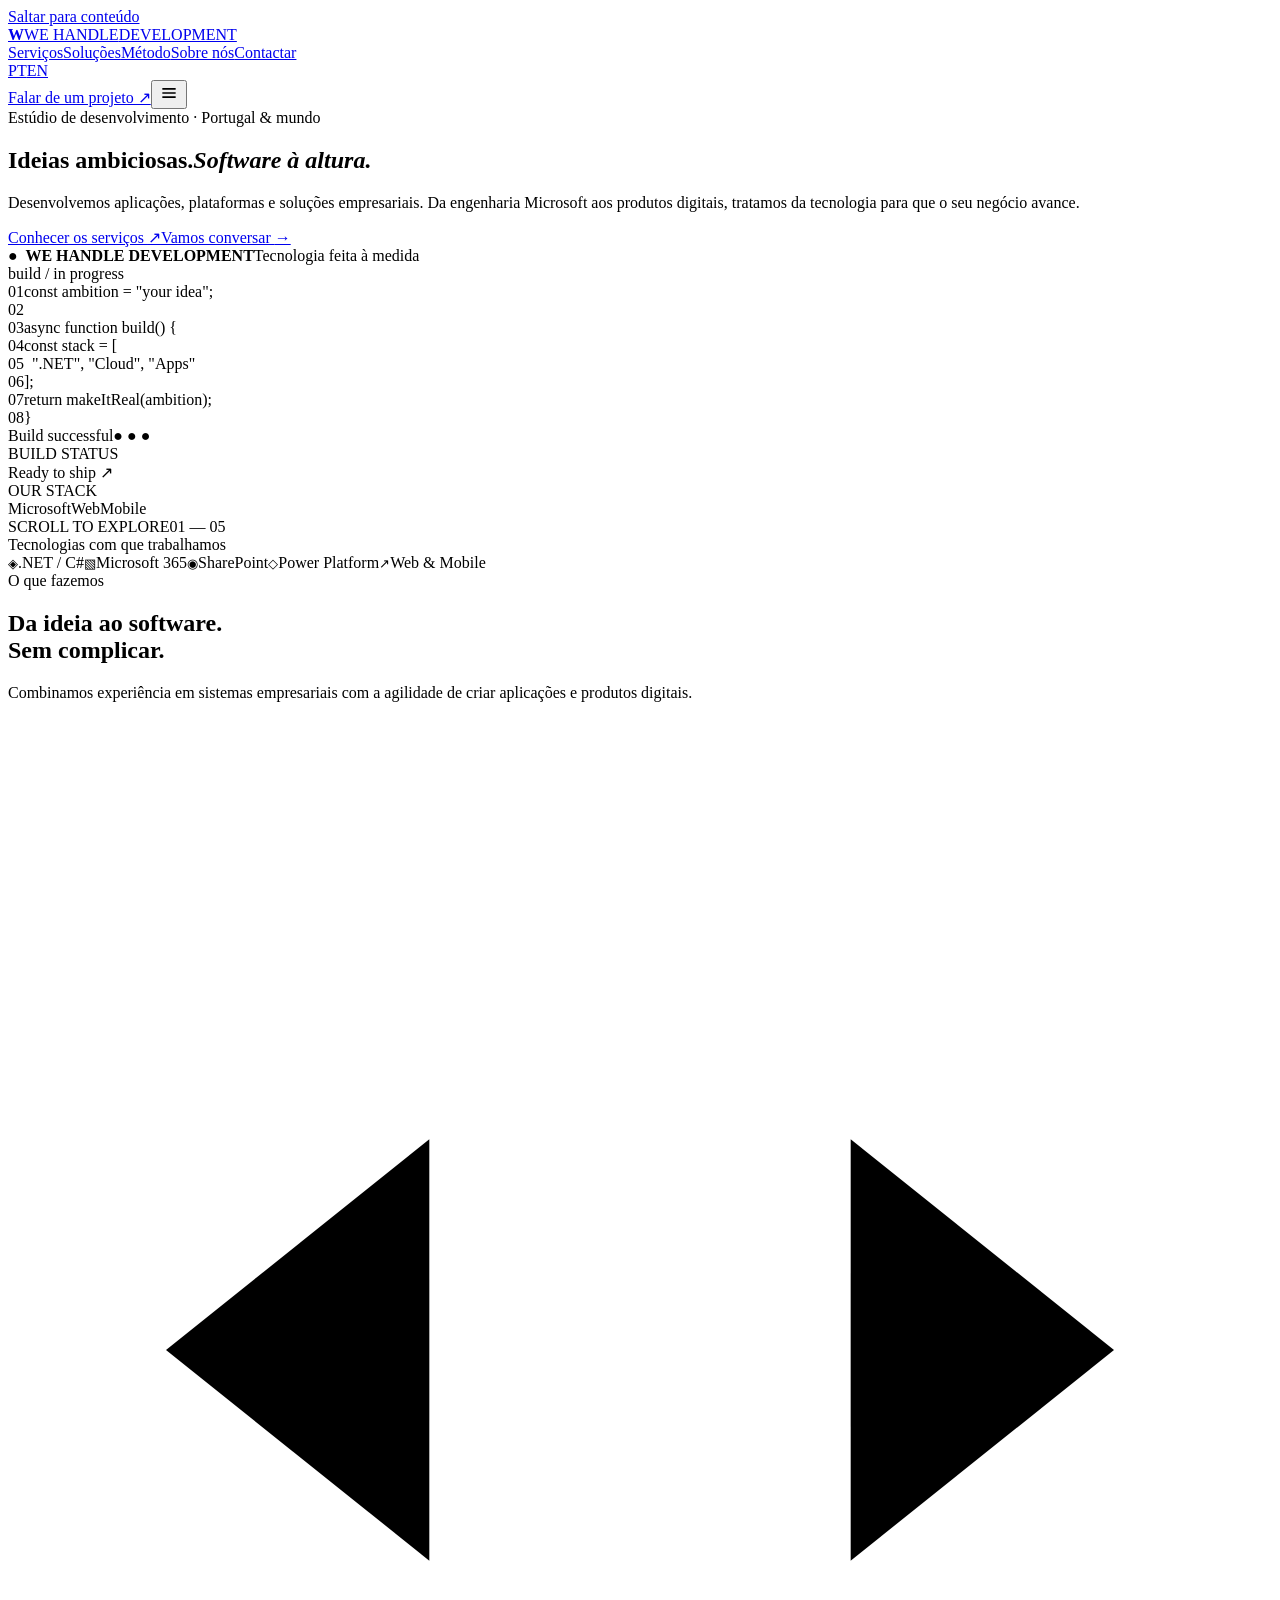
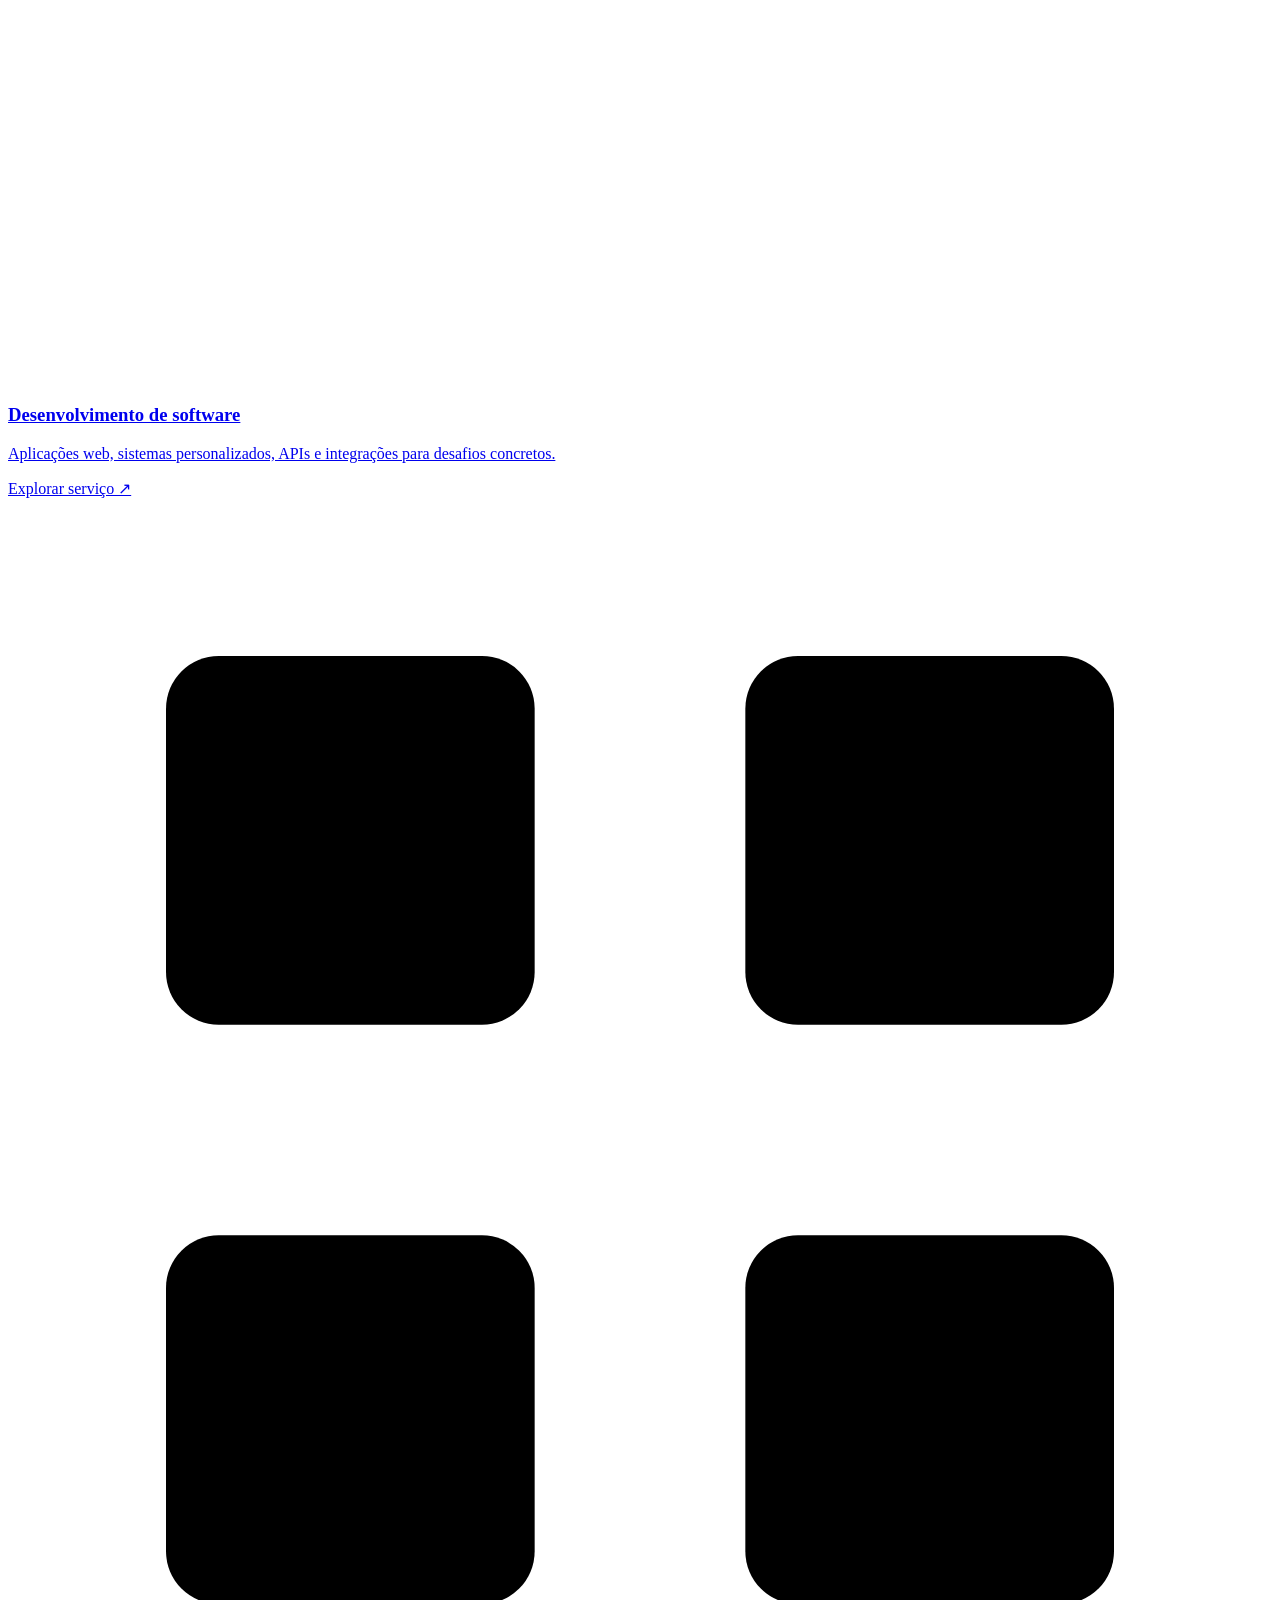
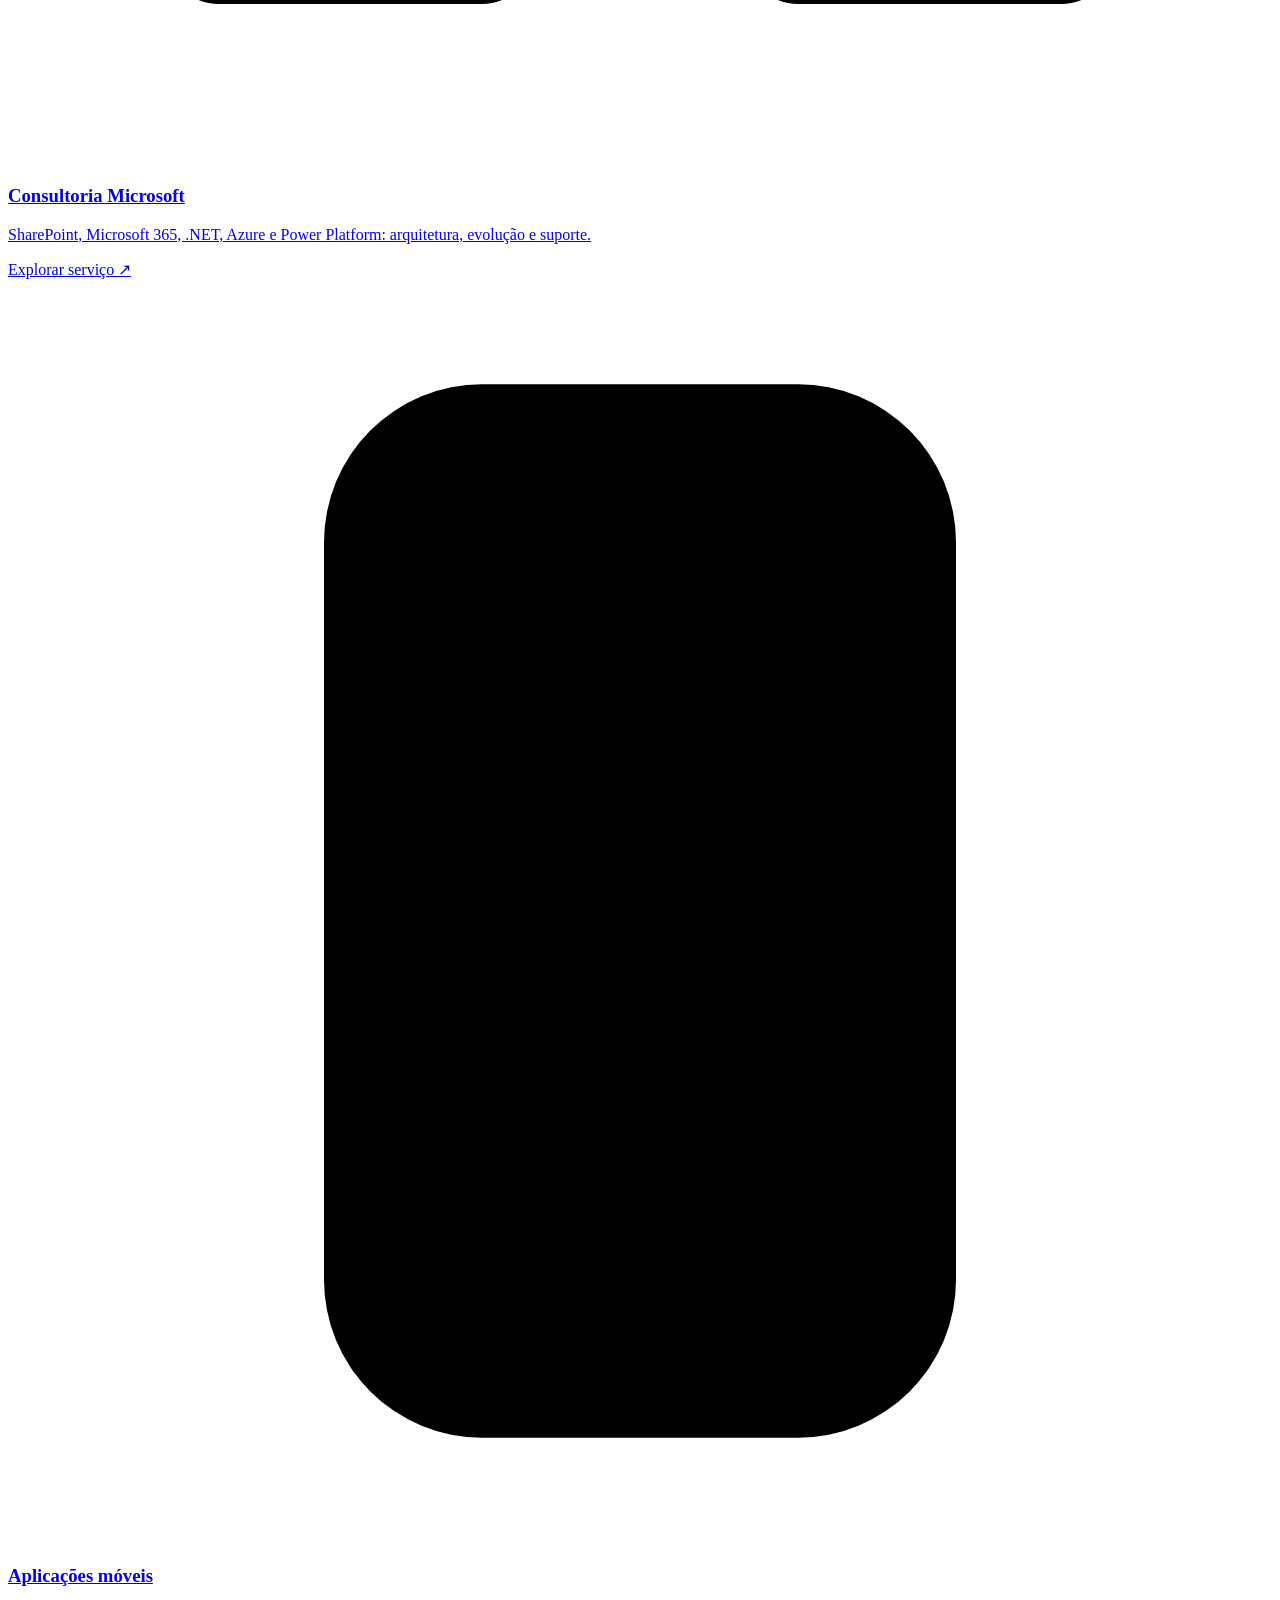
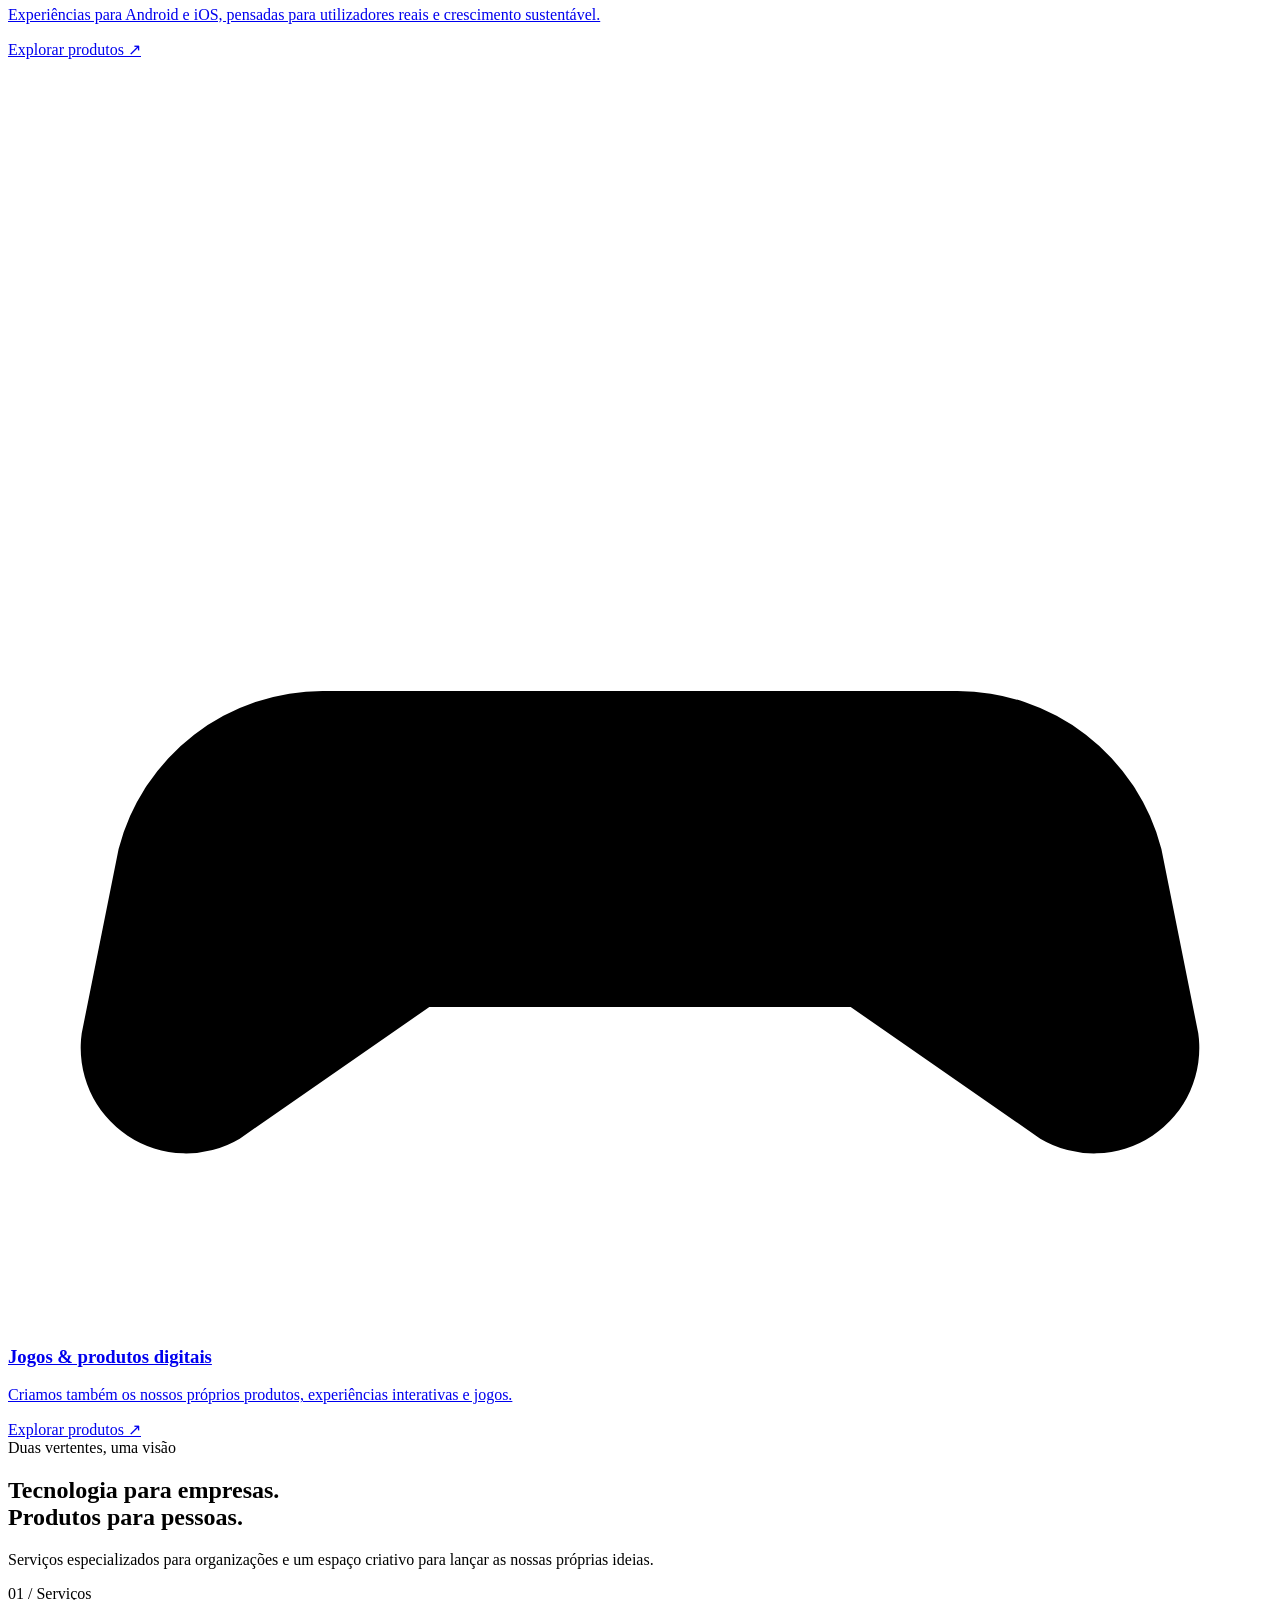
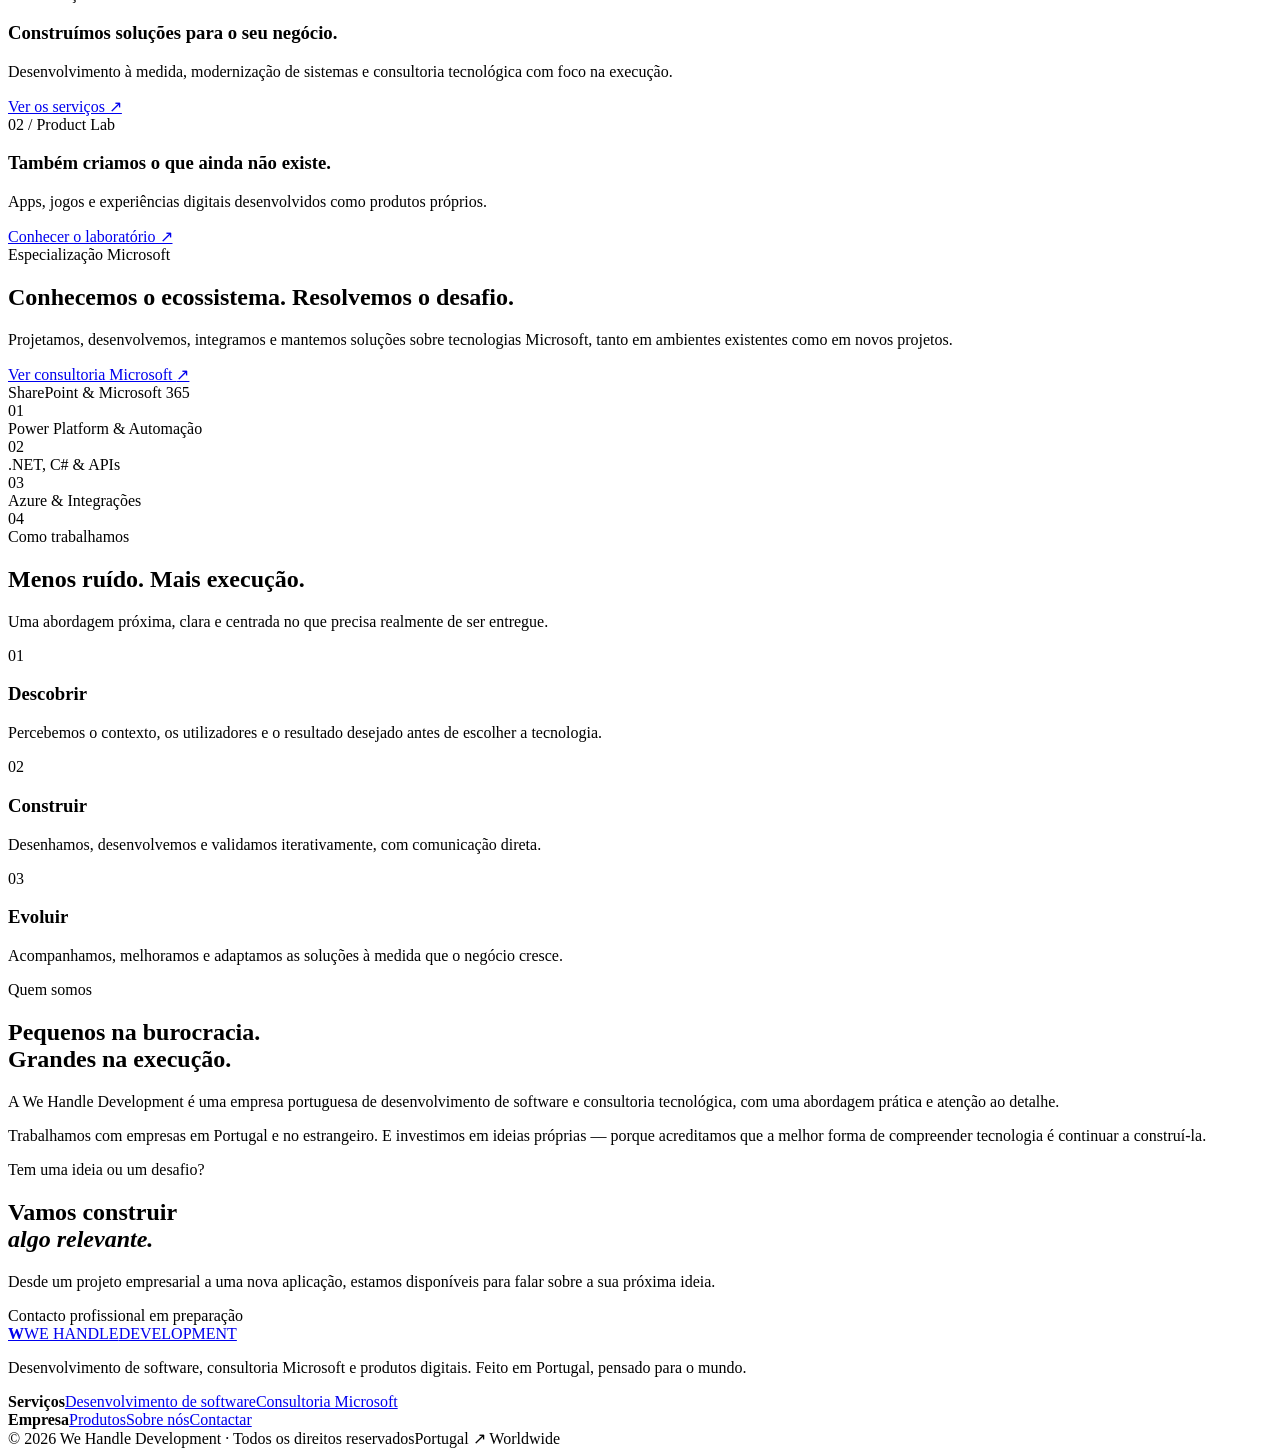
==== index.html @ 77e2be34 "Add index.html to website" ====
<!doctype html><html lang="pt-PT"><head><meta charset="utf-8"><meta name="viewport" content="width=device-width,initial-scale=1"><meta name="theme-color" content="#0b111d"><meta name="description" content="Desenvolvimento de software à medida, consultoria Microsoft, SharePoint, .NET, Power Platform, aplicações móveis e produtos digitais. Em Portugal e internacionalmente."><meta name="robots" content="index,follow"><title>We Handle Development | Desenvolvimento de Software e Consultoria Microsoft</title><link rel="canonical" href="https://jorgerasteirovd.github.io/we-handle-development-site/"><link rel="alternate" hreflang="pt-PT" href="https://jorgerasteirovd.github.io/we-handle-development-site/"><link rel="alternate" hreflang="en" href="https://jorgerasteirovd.github.io/we-handle-development-site/en/"><link rel="icon" type="image/svg+xml" href="assets/img/favicon.svg"><link rel="stylesheet" href="assets/css/site.css"><script type="application/ld+json">{"@context": "https://schema.org", "@type": "Organization", "name": "We Handle Development", "description": "Desenvolvimento de software, consultoria Microsoft e produtos digitais. Feito em Portugal, pensado para o mundo.", "areaServed": ["Portugal", "International"], "knowsAbout": ["Software development", "Microsoft 365", "SharePoint", ".NET", "Power Platform", "Mobile apps"]}</script><script defer src="assets/js/site.js"></script></head><body><a class="skip-link" href="#main">Saltar para conteúdo</a><header class="topbar"><div class="wrap"><a class="logo" href="index.html" aria-label="We Handle Development home"><span class="logo-symbol"><b>W</b></span><span class="logo-text"><span>WE HANDLE</span><span>DEVELOPMENT</span></span></a><nav class="nav" id="primary-nav" data-nav aria-label="Main navigation"><a class="nav-link" href="index.html#services">Serviços</a><a class="nav-link" href="index.html#work">Soluções</a><a class="nav-link" href="index.html#approach">Método</a><a class="nav-link" href="index.html#about">Sobre nós</a><a class="nav-link" href="index.html#contact">Contactar</a></nav><div class="nav-actions"><div class="language" aria-label="Idioma"><a href="index.html" lang="pt" hreflang="pt-PT" class="current" aria-current="page">PT</a><a href="en/index.html" lang="en" hreflang="en" >EN</a></div><a class="nav-cta" href="index.html#contact">Falar de um projeto ↗</a><button type="button" class="menu-toggle" data-menu-toggle aria-controls="primary-nav" aria-expanded="false" aria-label="Open navigation"><svg width="20" height="20" viewBox="0 0 24 24" fill="none" stroke="currentColor" stroke-width="2"><path d="M4 7h16M4 12h16M4 17h16"/></svg></button></div></div></header><main id="main"><section class="hero"><div class="wrap"><div class="hero-grid"><div class="hero-copy" data-reveal><span class="eyebrow">Estúdio de desenvolvimento · Portugal &amp; mundo</span><h1 class="display">Ideias ambiciosas.<em>Software à altura.</em></h1><p class="hero-subtitle">Desenvolvemos aplicações, plataformas e soluções empresariais. Da engenharia Microsoft aos produtos digitais, tratamos da tecnologia para que o seu negócio avance.</p><div class="hero-actions"><a class="btn btn-primary" href="#services">Conhecer os serviços <span class="arrow-icon">↗</span></a><a class="btn btn-ghost" href="#contact">Vamos conversar <span class="arrow-icon">→</span></a></div><div class="hero-note"><strong>● &nbsp;WE HANDLE DEVELOPMENT</strong><span>Tecnologia feita à medida</span></div></div><div class="orbit-art" aria-hidden="true"><div class="orb-ring"></div><div class="orb-ring two"></div><div class="code-panel"><div class="window-top"><i></i><i></i><i></i><span>build / in progress</span></div><div class="code-lines"><div><span class="line-num">01</span><span class="keyword">const</span> ambition = <span class="str">"your idea"</span>;</div><div><span class="line-num">02</span></div><div><span class="line-num">03</span><span class="keyword">async function</span> <span class="fn">build</span>() &#123;</div><div><span class="line-num">04</span><span class="indent"><span class="keyword">const</span> stack = [</span></div><div><span class="line-num">05</span><span class="indent">&nbsp;&nbsp;<span class="str">".NET"</span>, <span class="str">"Cloud"</span>, <span class="str">"Apps"</span></span></div><div><span class="line-num">06</span><span class="indent">];</span></div><div><span class="line-num">07</span><span class="indent"><span class="keyword">return</span> <span class="fn">makeItReal</span>(ambition);</span></div><div><span class="line-num">08</span>&#125;</div></div><div class="window-bottom"><span>Build successful</span><span>● ● ●</span></div></div><div class="floating top"><div class="float-title">BUILD STATUS</div><div class="float-number">Ready to ship ↗</div></div><div class="floating bottom"><div class="float-title">OUR STACK</div><div class="float-pills"><span>Microsoft</span><span>Web</span><span>Mobile</span></div></div></div></div><div class="scroll-hint"><span>SCROLL TO EXPLORE</span><span>01 — 05</span></div></div></section><div class="ticker"><div class="wrap"><span class="ticker-label">Tecnologias com que trabalhamos</span><div class="ticker-items"><span class="ticker-item"><small>◈</small>.NET / C#</span><span class="ticker-item"><small>▧</small>Microsoft 365</span><span class="ticker-item"><small>◉</small>SharePoint</span><span class="ticker-item"><small>◇</small>Power Platform</span><span class="ticker-item"><small>↗</small>Web & Mobile</span></div></div></div><section class="section light" id="services"><div class="wrap"><div class="section-heading" data-reveal><span class="eyebrow">O que fazemos</span><h2 class="display">Da ideia ao software.<br>Sem complicar.</h2><p>Combinamos experiência em sistemas empresariais com a agilidade de criar aplicações e produtos digitais.</p></div><div class="services-grid"><a class="service-card " data-reveal href="servicos/desenvolvimento-software/index.html"><div class="service-icon"><svg viewBox="0 0 24 24" aria-hidden="true"><polyline points="8 8 3 12 8 16"/><polyline points="16 8 21 12 16 16"/><line x1="14" y1="4" x2="10" y2="20"/></svg></div><h3>Desenvolvimento de software</h3><p>Aplicações web, sistemas personalizados, APIs e integrações para desafios concretos.</p><span class="service-more">Explorar serviço ↗</span></a><a class="service-card feature" data-reveal href="servicos/consultoria-microsoft/index.html"><div class="service-icon"><svg viewBox="0 0 24 24" aria-hidden="true"><rect x="3" y="3" width="7" height="7" rx="1"/><rect x="14" y="3" width="7" height="7" rx="1"/><rect x="3" y="14" width="7" height="7" rx="1"/><rect x="14" y="14" width="7" height="7" rx="1"/></svg></div><h3>Consultoria Microsoft</h3><p>SharePoint, Microsoft 365, .NET, Azure e Power Platform: arquitetura, evolução e suporte.</p><span class="service-more">Explorar serviço ↗</span></a><a class="service-card " data-reveal href="produtos/index.html"><div class="service-icon"><svg viewBox="0 0 24 24" aria-hidden="true"><rect x="6" y="2" width="12" height="20" rx="3"/><line x1="10" y1="18" x2="14" y2="18"/></svg></div><h3>Aplicações móveis</h3><p>Experiências para Android e iOS, pensadas para utilizadores reais e crescimento sustentável.</p><span class="service-more">Explorar produtos ↗</span></a><a class="service-card " data-reveal href="produtos/index.html"><div class="service-icon"><svg viewBox="0 0 24 24" aria-hidden="true"><path d="M6 12h12a4 4 0 0 1 3.9 3l.7 3.5a2 2 0 0 1-3 2L16 18H8l-3.6 2.5a2 2 0 0 1-3-2L2.1 15A4 4 0 0 1 6 12Z"/><path d="M7 15v4M5 17h4M16 16h.01M19 18h.01"/></svg></div><h3>Jogos &amp; produtos digitais</h3><p>Criamos também os nossos próprios produtos, experiências interativas e jogos.</p><span class="service-more">Explorar produtos ↗</span></a></div></div></section><section class="split-section" id="work"><div class="wrap"><div class="section-heading" data-reveal><span class="eyebrow">Duas vertentes, uma visão</span><h2 class="display">Tecnologia para empresas.<br>Produtos para pessoas.</h2><p>Serviços especializados para organizações e um espaço criativo para lançar as nossas próprias ideias.</p></div><div class="split-grid"><div class="split-card consult" data-reveal><span class="small-label">01 / Serviços</span><h3>Construímos soluções para o seu negócio.</h3><p>Desenvolvimento à medida, modernização de sistemas e consultoria tecnológica com foco na execução.</p><div class="diagram-lines" aria-hidden="true"></div><a class="card-action" href="servicos/desenvolvimento-software/index.html">Ver os serviços ↗</a></div><div class="split-card product" data-reveal><span class="small-label">02 / Product Lab</span><h3>Também criamos o que ainda não existe.</h3><p>Apps, jogos e experiências digitais desenvolvidos como produtos próprios.</p><div class="phone-mock" aria-hidden="true"><div class="phone-ui"><div></div><div></div><div></div><div></div><div></div></div></div><a class="card-action" href="produtos/index.html">Conhecer o laboratório ↗</a></div></div></div></section><section class="section microsoft"><div class="wrap"><div class="ms-grid"><div class="section-heading" data-reveal><span class="eyebrow">Especialização Microsoft</span><h2 class="display">Conhecemos o ecossistema. Resolvemos o desafio.</h2><p>Projetamos, desenvolvemos, integramos e mantemos soluções sobre tecnologias Microsoft, tanto em ambientes existentes como em novos projetos.</p><a class="btn btn-primary ms-button" href="servicos/consultoria-microsoft/index.html">Ver consultoria Microsoft <span class="arrow-icon">↗</span></a></div><div class="ms-stacks" data-reveal><div class="ms-stack"><div>SharePoint &amp; Microsoft 365</div><span>01</span></div><div class="ms-stack"><div>Power Platform &amp; Automação</div><span>02</span></div><div class="ms-stack"><div>.NET, C# &amp; APIs</div><span>03</span></div><div class="ms-stack"><div>Azure &amp; Integrações</div><span>04</span></div></div></div></div></section><section class="section light" id="approach"><div class="wrap"><div class="section-heading" data-reveal><span class="eyebrow">Como trabalhamos</span><h2 class="display">Menos ruído. Mais execução.</h2><p>Uma abordagem próxima, clara e centrada no que precisa realmente de ser entregue.</p></div><div class="process-grid"><div class="process-item" data-reveal><div class="num">01</div><h3>Descobrir</h3><p>Percebemos o contexto, os utilizadores e o resultado desejado antes de escolher a tecnologia.</p></div><div class="process-item" data-reveal><div class="num">02</div><h3>Construir</h3><p>Desenhamos, desenvolvemos e validamos iterativamente, com comunicação direta.</p></div><div class="process-item" data-reveal><div class="num">03</div><h3>Evoluir</h3><p>Acompanhamos, melhoramos e adaptamos as soluções à medida que o negócio cresce.</p></div></div></div></section><section class="about-band" id="about"><div class="wrap"><div class="about-grid"><div data-reveal><span class="eyebrow">Quem somos</span><h2 class="display">Pequenos na burocracia.<br>Grandes na execução.</h2></div><div data-reveal><p>A We Handle Development é uma empresa portuguesa de desenvolvimento de software e consultoria tecnológica, com uma abordagem prática e atenção ao detalhe.</p><p>Trabalhamos com empresas em Portugal e no estrangeiro. E investimos em ideias próprias — porque acreditamos que a melhor forma de compreender tecnologia é continuar a construí-la.</p></div></div></div></section><section class="contact-section" id="contact"><div class="wrap"><div class="contact-panel" data-reveal><span class="eyebrow">Tem uma ideia ou um desafio?</span><h2 class="display">Vamos construir<br><em>algo relevante.</em></h2><p>Desde um projeto empresarial a uma nova aplicação, estamos disponíveis para falar sobre a sua próxima ideia.</p><div class="contact-actions"><span class="email-link">Contacto profissional em preparação</span></div></div></div></section></main><footer><div class="wrap"><div class="footer-top"><div><a class="logo" href="index.html" aria-label="We Handle Development"><span class="logo-symbol"><b>W</b></span><span class="logo-text"><span>WE HANDLE</span><span>DEVELOPMENT</span></span></a><p>Desenvolvimento de software, consultoria Microsoft e produtos digitais. Feito em Portugal, pensado para o mundo.</p></div><div class="footer-links"><div><strong>Serviços</strong><a href="servicos/desenvolvimento-software/index.html">Desenvolvimento de software</a><a href="servicos/consultoria-microsoft/index.html">Consultoria Microsoft</a></div><div><strong>Empresa</strong><a href="produtos/index.html">Produtos</a><a href="index.html#about">Sobre nós</a><a href="index.html#contact">Contactar</a></div></div></div><div class="footer-bottom"><span>© <span data-current-year>2026</span> We Handle Development · Todos os direitos reservados</span><span>Portugal ↗ Worldwide</span></div></div></footer></body></html>
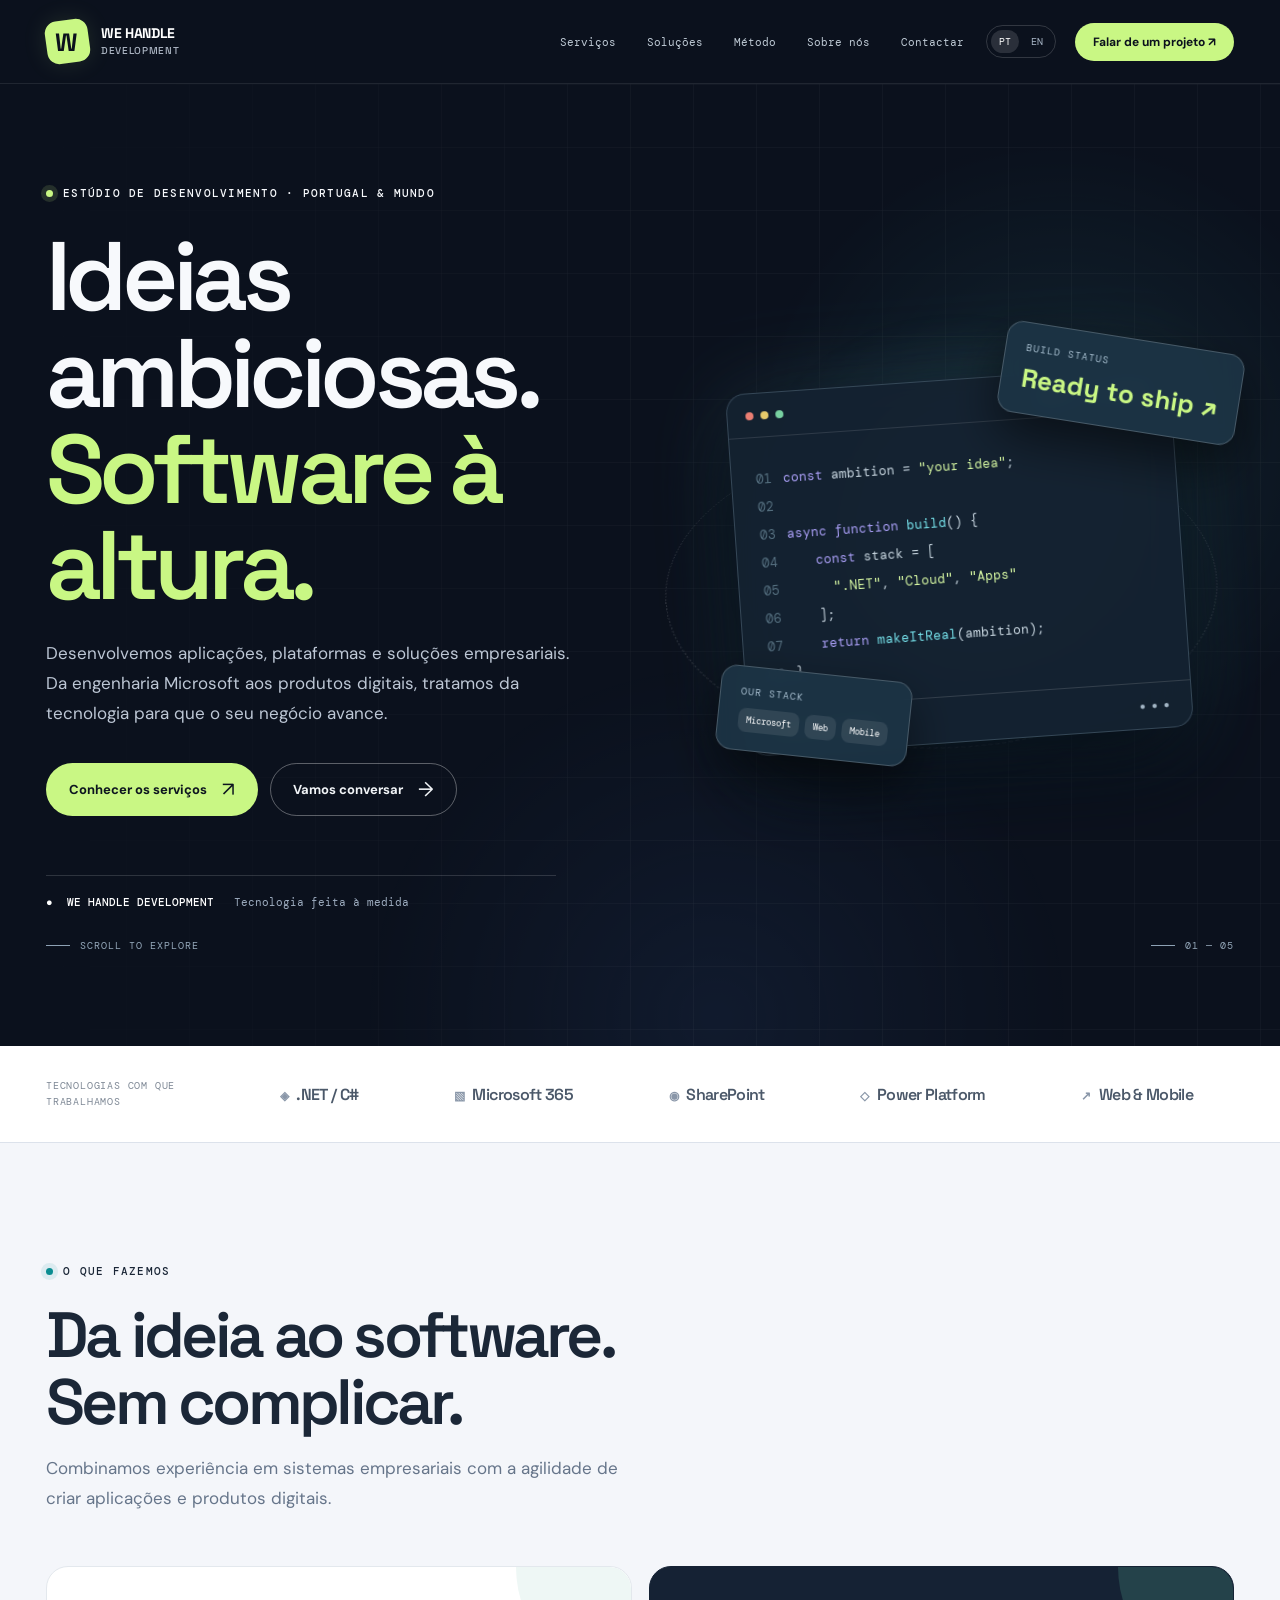
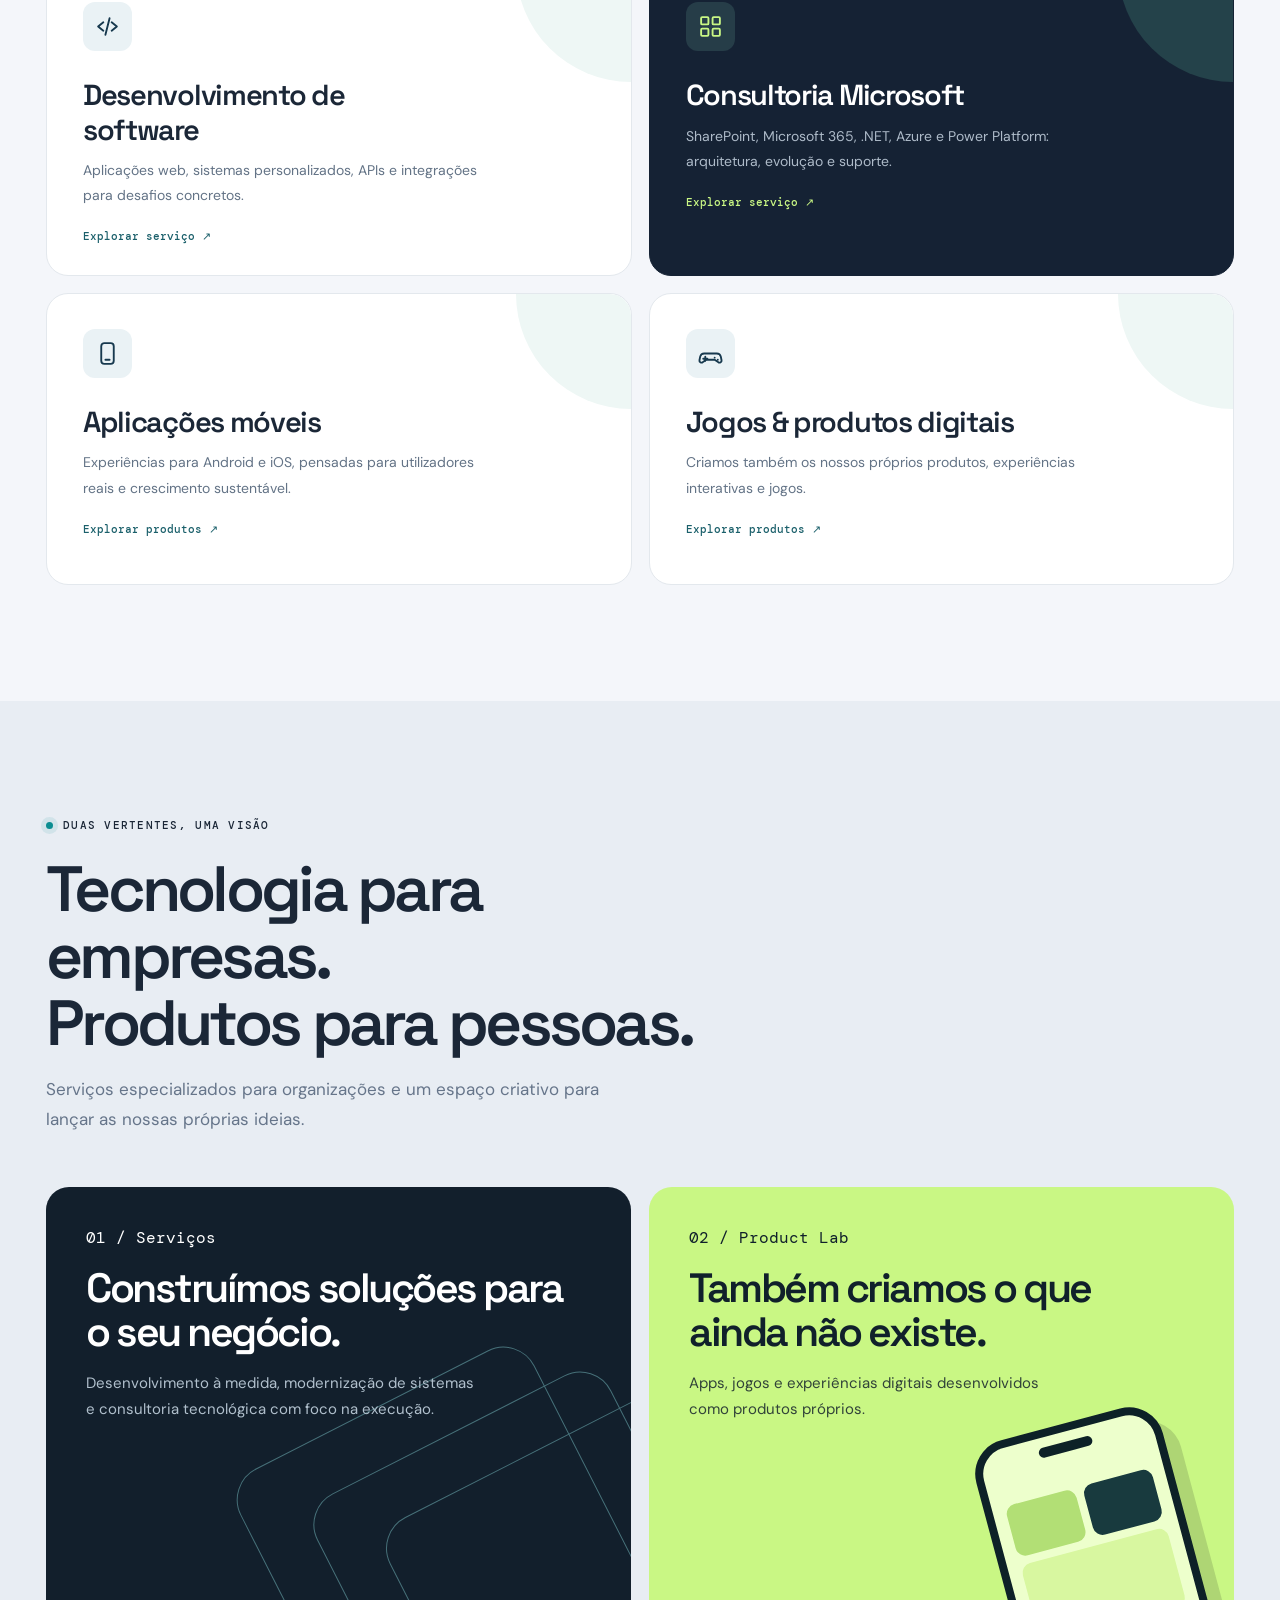
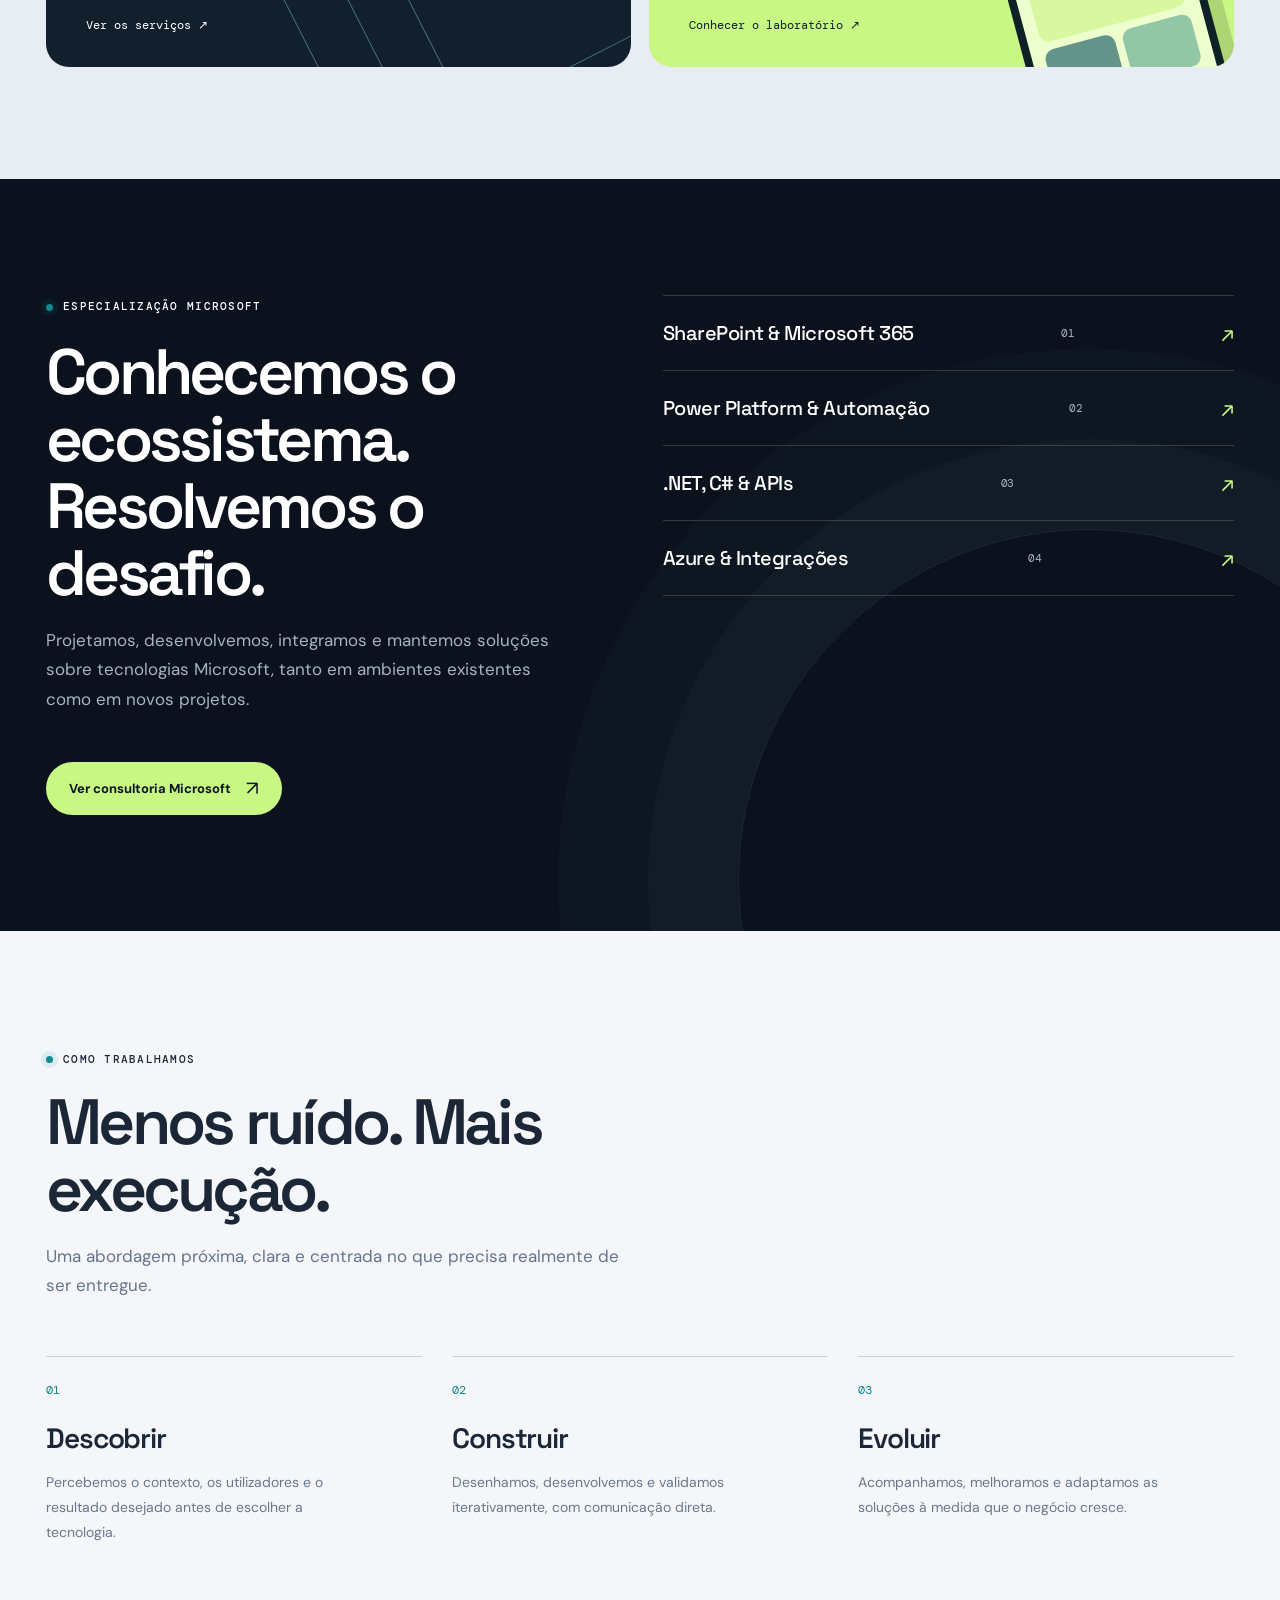
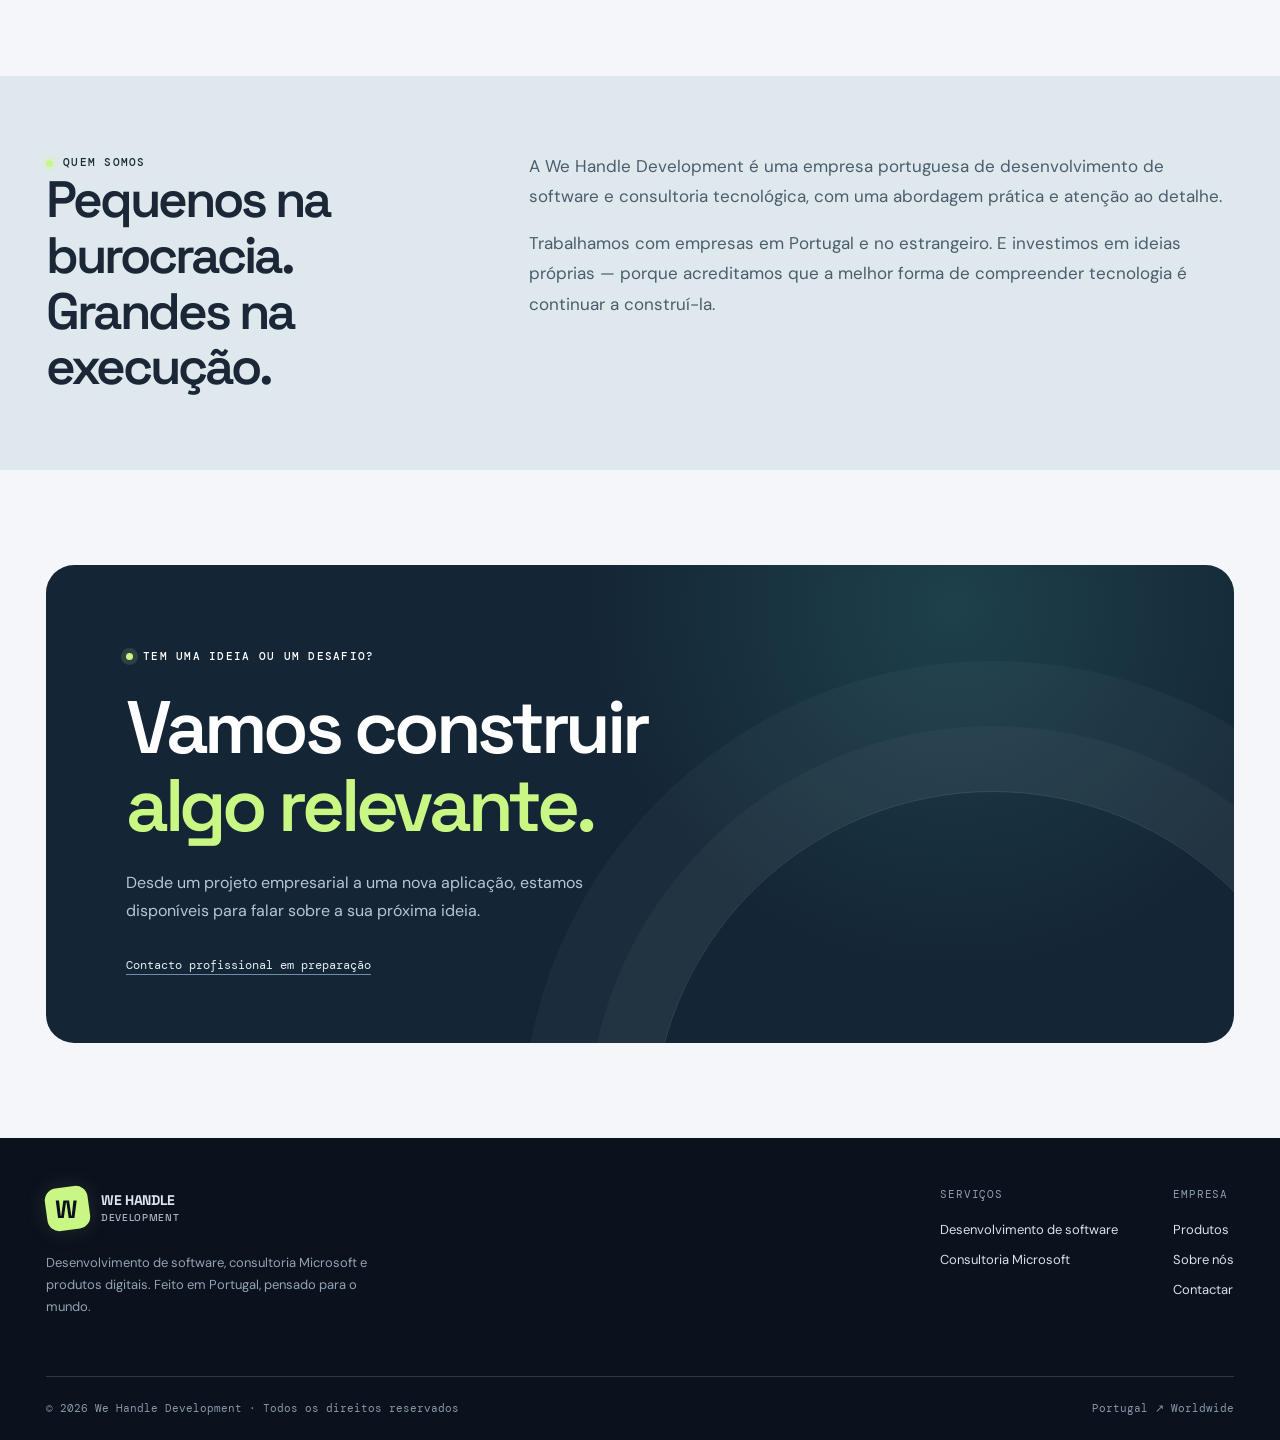
==== commit 24ebd7ea: "Update canonical and language URLs for company domain" ====
--- a/index.html
+++ b/index.html
@@ -1 +1 @@
-<!doctype html><html lang="pt-PT"><head><meta charset="utf-8"><meta name="viewport" content="width=device-width,initial-scale=1"><meta name="theme-color" content="#0b111d"><meta name="description" content="Desenvolvimento de software à medida, consultoria Microsoft, SharePoint, .NET, Power Platform, aplicações móveis e produtos digitais. Em Portugal e internacionalmente."><meta name="robots" content="index,follow"><title>We Handle Development | Desenvolvimento de Software e Consultoria Microsoft</title><link rel="canonical" href="https://jorgerasteirovd.github.io/we-handle-development-site/"><link rel="alternate" hreflang="pt-PT" href="https://jorgerasteirovd.github.io/we-handle-development-site/"><link rel="alternate" hreflang="en" href="https://jorgerasteirovd.github.io/we-handle-development-site/en/"><link rel="icon" type="image/svg+xml" href="assets/img/favicon.svg"><link rel="stylesheet" href="assets/css/site.css"><script type="application/ld+json">{"@context": "https://schema.org", "@type": "Organization", "name": "We Handle Development", "description": "Desenvolvimento de software, consultoria Microsoft e produtos digitais. Feito em Portugal, pensado para o mundo.", "areaServed": ["Portugal", "International"], "knowsAbout": ["Software development", "Microsoft 365", "SharePoint", ".NET", "Power Platform", "Mobile apps"]}</script><script defer src="assets/js/site.js"></script></head><body><a class="skip-link" href="#main">Saltar para conteúdo</a><header class="topbar"><div class="wrap"><a class="logo" href="index.html" aria-label="We Handle Development home"><span class="logo-symbol"><b>W</b></span><span class="logo-text"><span>WE HANDLE</span><span>DEVELOPMENT</span></span></a><nav class="nav" id="primary-nav" data-nav aria-label="Main navigation"><a class="nav-link" href="index.html#services">Serviços</a><a class="nav-link" href="index.html#work">Soluções</a><a class="nav-link" href="index.html#approach">Método</a><a class="nav-link" href="index.html#about">Sobre nós</a><a class="nav-link" href="index.html#contact">Contactar</a></nav><div class="nav-actions"><div class="language" aria-label="Idioma"><a href="index.html" lang="pt" hreflang="pt-PT" class="current" aria-current="page">PT</a><a href="en/index.html" lang="en" hreflang="en" >EN</a></div><a class="nav-cta" href="index.html#contact">Falar de um projeto ↗</a><button type="button" class="menu-toggle" data-menu-toggle aria-controls="primary-nav" aria-expanded="false" aria-label="Open navigation"><svg width="20" height="20" viewBox="0 0 24 24" fill="none" stroke="currentColor" stroke-width="2"><path d="M4 7h16M4 12h16M4 17h16"/></svg></button></div></div></header><main id="main"><section class="hero"><div class="wrap"><div class="hero-grid"><div class="hero-copy" data-reveal><span class="eyebrow">Estúdio de desenvolvimento · Portugal &amp; mundo</span><h1 class="display">Ideias ambiciosas.<em>Software à altura.</em></h1><p class="hero-subtitle">Desenvolvemos aplicações, plataformas e soluções empresariais. Da engenharia Microsoft aos produtos digitais, tratamos da tecnologia para que o seu negócio avance.</p><div class="hero-actions"><a class="btn btn-primary" href="#services">Conhecer os serviços <span class="arrow-icon">↗</span></a><a class="btn btn-ghost" href="#contact">Vamos conversar <span class="arrow-icon">→</span></a></div><div class="hero-note"><strong>● &nbsp;WE HANDLE DEVELOPMENT</strong><span>Tecnologia feita à medida</span></div></div><div class="orbit-art" aria-hidden="true"><div class="orb-ring"></div><div class="orb-ring two"></div><div class="code-panel"><div class="window-top"><i></i><i></i><i></i><span>build / in progress</span></div><div class="code-lines"><div><span class="line-num">01</span><span class="keyword">const</span> ambition = <span class="str">"your idea"</span>;</div><div><span class="line-num">02</span></div><div><span class="line-num">03</span><span class="keyword">async function</span> <span class="fn">build</span>() &#123;</div><div><span class="line-num">04</span><span class="indent"><span class="keyword">const</span> stack = [</span></div><div><span class="line-num">05</span><span class="indent">&nbsp;&nbsp;<span class="str">".NET"</span>, <span class="str">"Cloud"</span>, <span class="str">"Apps"</span></span></div><div><span class="line-num">06</span><span class="indent">];</span></div><div><span class="line-num">07</span><span class="indent"><span class="keyword">return</span> <span class="fn">makeItReal</span>(ambition);</span></div><div><span class="line-num">08</span>&#125;</div></div><div class="window-bottom"><span>Build successful</span><span>● ● ●</span></div></div><div class="floating top"><div class="float-title">BUILD STATUS</div><div class="float-number">Ready to ship ↗</div></div><div class="floating bottom"><div class="float-title">OUR STACK</div><div class="float-pills"><span>Microsoft</span><span>Web</span><span>Mobile</span></div></div></div></div><div class="scroll-hint"><span>SCROLL TO EXPLORE</span><span>01 — 05</span></div></div></section><div class="ticker"><div class="wrap"><span class="ticker-label">Tecnologias com que trabalhamos</span><div class="ticker-items"><span class="ticker-item"><small>◈</small>.NET / C#</span><span class="ticker-item"><small>▧</small>Microsoft 365</span><span class="ticker-item"><small>◉</small>SharePoint</span><span class="ticker-item"><small>◇</small>Power Platform</span><span class="ticker-item"><small>↗</small>Web & Mobile</span></div></div></div><section class="section light" id="services"><div class="wrap"><div class="section-heading" data-reveal><span class="eyebrow">O que fazemos</span><h2 class="display">Da ideia ao software.<br>Sem complicar.</h2><p>Combinamos experiência em sistemas empresariais com a agilidade de criar aplicações e produtos digitais.</p></div><div class="services-grid"><a class="service-card " data-reveal href="servicos/desenvolvimento-software/index.html"><div class="service-icon"><svg viewBox="0 0 24 24" aria-hidden="true"><polyline points="8 8 3 12 8 16"/><polyline points="16 8 21 12 16 16"/><line x1="14" y1="4" x2="10" y2="20"/></svg></div><h3>Desenvolvimento de software</h3><p>Aplicações web, sistemas personalizados, APIs e integrações para desafios concretos.</p><span class="service-more">Explorar serviço ↗</span></a><a class="service-card feature" data-reveal href="servicos/consultoria-microsoft/index.html"><div class="service-icon"><svg viewBox="0 0 24 24" aria-hidden="true"><rect x="3" y="3" width="7" height="7" rx="1"/><rect x="14" y="3" width="7" height="7" rx="1"/><rect x="3" y="14" width="7" height="7" rx="1"/><rect x="14" y="14" width="7" height="7" rx="1"/></svg></div><h3>Consultoria Microsoft</h3><p>SharePoint, Microsoft 365, .NET, Azure e Power Platform: arquitetura, evolução e suporte.</p><span class="service-more">Explorar serviço ↗</span></a><a class="service-card " data-reveal href="produtos/index.html"><div class="service-icon"><svg viewBox="0 0 24 24" aria-hidden="true"><rect x="6" y="2" width="12" height="20" rx="3"/><line x1="10" y1="18" x2="14" y2="18"/></svg></div><h3>Aplicações móveis</h3><p>Experiências para Android e iOS, pensadas para utilizadores reais e crescimento sustentável.</p><span class="service-more">Explorar produtos ↗</span></a><a class="service-card " data-reveal href="produtos/index.html"><div class="service-icon"><svg viewBox="0 0 24 24" aria-hidden="true"><path d="M6 12h12a4 4 0 0 1 3.9 3l.7 3.5a2 2 0 0 1-3 2L16 18H8l-3.6 2.5a2 2 0 0 1-3-2L2.1 15A4 4 0 0 1 6 12Z"/><path d="M7 15v4M5 17h4M16 16h.01M19 18h.01"/></svg></div><h3>Jogos &amp; produtos digitais</h3><p>Criamos também os nossos próprios produtos, experiências interativas e jogos.</p><span class="service-more">Explorar produtos ↗</span></a></div></div></section><section class="split-section" id="work"><div class="wrap"><div class="section-heading" data-reveal><span class="eyebrow">Duas vertentes, uma visão</span><h2 class="display">Tecnologia para empresas.<br>Produtos para pessoas.</h2><p>Serviços especializados para organizações e um espaço criativo para lançar as nossas próprias ideias.</p></div><div class="split-grid"><div class="split-card consult" data-reveal><span class="small-label">01 / Serviços</span><h3>Construímos soluções para o seu negócio.</h3><p>Desenvolvimento à medida, modernização de sistemas e consultoria tecnológica com foco na execução.</p><div class="diagram-lines" aria-hidden="true"></div><a class="card-action" href="servicos/desenvolvimento-software/index.html">Ver os serviços ↗</a></div><div class="split-card product" data-reveal><span class="small-label">02 / Product Lab</span><h3>Também criamos o que ainda não existe.</h3><p>Apps, jogos e experiências digitais desenvolvidos como produtos próprios.</p><div class="phone-mock" aria-hidden="true"><div class="phone-ui"><div></div><div></div><div></div><div></div><div></div></div></div><a class="card-action" href="produtos/index.html">Conhecer o laboratório ↗</a></div></div></div></section><section class="section microsoft"><div class="wrap"><div class="ms-grid"><div class="section-heading" data-reveal><span class="eyebrow">Especialização Microsoft</span><h2 class="display">Conhecemos o ecossistema. Resolvemos o desafio.</h2><p>Projetamos, desenvolvemos, integramos e mantemos soluções sobre tecnologias Microsoft, tanto em ambientes existentes como em novos projetos.</p><a class="btn btn-primary ms-button" href="servicos/consultoria-microsoft/index.html">Ver consultoria Microsoft <span class="arrow-icon">↗</span></a></div><div class="ms-stacks" data-reveal><div class="ms-stack"><div>SharePoint &amp; Microsoft 365</div><span>01</span></div><div class="ms-stack"><div>Power Platform &amp; Automação</div><span>02</span></div><div class="ms-stack"><div>.NET, C# &amp; APIs</div><span>03</span></div><div class="ms-stack"><div>Azure &amp; Integrações</div><span>04</span></div></div></div></div></section><section class="section light" id="approach"><div class="wrap"><div class="section-heading" data-reveal><span class="eyebrow">Como trabalhamos</span><h2 class="display">Menos ruído. Mais execução.</h2><p>Uma abordagem próxima, clara e centrada no que precisa realmente de ser entregue.</p></div><div class="process-grid"><div class="process-item" data-reveal><div class="num">01</div><h3>Descobrir</h3><p>Percebemos o contexto, os utilizadores e o resultado desejado antes de escolher a tecnologia.</p></div><div class="process-item" data-reveal><div class="num">02</div><h3>Construir</h3><p>Desenhamos, desenvolvemos e validamos iterativamente, com comunicação direta.</p></div><div class="process-item" data-reveal><div class="num">03</div><h3>Evoluir</h3><p>Acompanhamos, melhoramos e adaptamos as soluções à medida que o negócio cresce.</p></div></div></div></section><section class="about-band" id="about"><div class="wrap"><div class="about-grid"><div data-reveal><span class="eyebrow">Quem somos</span><h2 class="display">Pequenos na burocracia.<br>Grandes na execução.</h2></div><div data-reveal><p>A We Handle Development é uma empresa portuguesa de desenvolvimento de software e consultoria tecnológica, com uma abordagem prática e atenção ao detalhe.</p><p>Trabalhamos com empresas em Portugal e no estrangeiro. E investimos em ideias próprias — porque acreditamos que a melhor forma de compreender tecnologia é continuar a construí-la.</p></div></div></div></section><section class="contact-section" id="contact"><div class="wrap"><div class="contact-panel" data-reveal><span class="eyebrow">Tem uma ideia ou um desafio?</span><h2 class="display">Vamos construir<br><em>algo relevante.</em></h2><p>Desde um projeto empresarial a uma nova aplicação, estamos disponíveis para falar sobre a sua próxima ideia.</p><div class="contact-actions"><span class="email-link">Contacto profissional em preparação</span></div></div></div></section></main><footer><div class="wrap"><div class="footer-top"><div><a class="logo" href="index.html" aria-label="We Handle Development"><span class="logo-symbol"><b>W</b></span><span class="logo-text"><span>WE HANDLE</span><span>DEVELOPMENT</span></span></a><p>Desenvolvimento de software, consultoria Microsoft e produtos digitais. Feito em Portugal, pensado para o mundo.</p></div><div class="footer-links"><div><strong>Serviços</strong><a href="servicos/desenvolvimento-software/index.html">Desenvolvimento de software</a><a href="servicos/consultoria-microsoft/index.html">Consultoria Microsoft</a></div><div><strong>Empresa</strong><a href="produtos/index.html">Produtos</a><a href="index.html#about">Sobre nós</a><a href="index.html#contact">Contactar</a></div></div></div><div class="footer-bottom"><span>© <span data-current-year>2026</span> We Handle Development · Todos os direitos reservados</span><span>Portugal ↗ Worldwide</span></div></div></footer></body></html>+<!doctype html><html lang="pt-PT"><head><meta charset="utf-8"><meta name="viewport" content="width=device-width,initial-scale=1"><meta name="theme-color" content="#0b111d"><meta name="description" content="Desenvolvimento de software à medida, consultoria Microsoft, SharePoint, .NET, Power Platform, aplicações móveis e produtos digitais. Em Portugal e internacionalmente."><meta name="robots" content="index,follow"><title>We Handle Development | Desenvolvimento de Software e Consultoria Microsoft</title><link rel="canonical" href="https://wehandledevelopment.com/"><link rel="alternate" hreflang="pt-PT" href="https://wehandledevelopment.com/"><link rel="alternate" hreflang="en" href="https://wehandledevelopment.com/en/"><link rel="icon" type="image/svg+xml" href="assets/img/favicon.svg"><link rel="stylesheet" href="assets/css/site.css"><script type="application/ld+json">{"@context": "https://schema.org", "@type": "Organization", "name": "We Handle Development", "description": "Desenvolvimento de software, consultoria Microsoft e produtos digitais. Feito em Portugal, pensado para o mundo.", "areaServed": ["Portugal", "International"], "knowsAbout": ["Software development", "Microsoft 365", "SharePoint", ".NET", "Power Platform", "Mobile apps"]}</script><script defer src="assets/js/site.js"></script></head><body><a class="skip-link" href="#main">Saltar para conteúdo</a><header class="topbar"><div class="wrap"><a class="logo" href="index.html" aria-label="We Handle Development home"><span class="logo-symbol"><b>W</b></span><span class="logo-text"><span>WE HANDLE</span><span>DEVELOPMENT</span></span></a><nav class="nav" id="primary-nav" data-nav aria-label="Main navigation"><a class="nav-link" href="index.html#services">Serviços</a><a class="nav-link" href="index.html#work">Soluções</a><a class="nav-link" href="index.html#approach">Método</a><a class="nav-link" href="index.html#about">Sobre nós</a><a class="nav-link" href="index.html#contact">Contactar</a></nav><div class="nav-actions"><div class="language" aria-label="Idioma"><a href="index.html" lang="pt" hreflang="pt-PT" class="current" aria-current="page">PT</a><a href="en/index.html" lang="en" hreflang="en" >EN</a></div><a class="nav-cta" href="index.html#contact">Falar de um projeto ↗</a><button type="button" class="menu-toggle" data-menu-toggle aria-controls="primary-nav" aria-expanded="false" aria-label="Open navigation"><svg width="20" height="20" viewBox="0 0 24 24" fill="none" stroke="currentColor" stroke-width="2"><path d="M4 7h16M4 12h16M4 17h16"/></svg></button></div></div></header><main id="main"><section class="hero"><div class="wrap"><div class="hero-grid"><div class="hero-copy" data-reveal><span class="eyebrow">Estúdio de desenvolvimento · Portugal &amp; mundo</span><h1 class="display">Ideias ambiciosas.<em>Software à altura.</em></h1><p class="hero-subtitle">Desenvolvemos aplicações, plataformas e soluções empresariais. Da engenharia Microsoft aos produtos digitais, tratamos da tecnologia para que o seu negócio avance.</p><div class="hero-actions"><a class="btn btn-primary" href="#services">Conhecer os serviços <span class="arrow-icon">↗</span></a><a class="btn btn-ghost" href="#contact">Vamos conversar <span class="arrow-icon">→</span></a></div><div class="hero-note"><strong>● &nbsp;WE HANDLE DEVELOPMENT</strong><span>Tecnologia feita à medida</span></div></div><div class="orbit-art" aria-hidden="true"><div class="orb-ring"></div><div class="orb-ring two"></div><div class="code-panel"><div class="window-top"><i></i><i></i><i></i><span>build / in progress</span></div><div class="code-lines"><div><span class="line-num">01</span><span class="keyword">const</span> ambition = <span class="str">"your idea"</span>;</div><div><span class="line-num">02</span></div><div><span class="line-num">03</span><span class="keyword">async function</span> <span class="fn">build</span>() &#123;</div><div><span class="line-num">04</span><span class="indent"><span class="keyword">const</span> stack = [</span></div><div><span class="line-num">05</span><span class="indent">&nbsp;&nbsp;<span class="str">".NET"</span>, <span class="str">"Cloud"</span>, <span class="str">"Apps"</span></span></div><div><span class="line-num">06</span><span class="indent">];</span></div><div><span class="line-num">07</span><span class="indent"><span class="keyword">return</span> <span class="fn">makeItReal</span>(ambition);</span></div><div><span class="line-num">08</span>&#125;</div></div><div class="window-bottom"><span>Build successful</span><span>● ● ●</span></div></div><div class="floating top"><div class="float-title">BUILD STATUS</div><div class="float-number">Ready to ship ↗</div></div><div class="floating bottom"><div class="float-title">OUR STACK</div><div class="float-pills"><span>Microsoft</span><span>Web</span><span>Mobile</span></div></div></div></div><div class="scroll-hint"><span>SCROLL TO EXPLORE</span><span>01 — 05</span></div></div></section><div class="ticker"><div class="wrap"><span class="ticker-label">Tecnologias com que trabalhamos</span><div class="ticker-items"><span class="ticker-item"><small>◈</small>.NET / C#</span><span class="ticker-item"><small>▧</small>Microsoft 365</span><span class="ticker-item"><small>◉</small>SharePoint</span><span class="ticker-item"><small>◇</small>Power Platform</span><span class="ticker-item"><small>↗</small>Web & Mobile</span></div></div></div><section class="section light" id="services"><div class="wrap"><div class="section-heading" data-reveal><span class="eyebrow">O que fazemos</span><h2 class="display">Da ideia ao software.<br>Sem complicar.</h2><p>Combinamos experiência em sistemas empresariais com a agilidade de criar aplicações e produtos digitais.</p></div><div class="services-grid"><a class="service-card " data-reveal href="servicos/desenvolvimento-software/index.html"><div class="service-icon"><svg viewBox="0 0 24 24" aria-hidden="true"><polyline points="8 8 3 12 8 16"/><polyline points="16 8 21 12 16 16"/><line x1="14" y1="4" x2="10" y2="20"/></svg></div><h3>Desenvolvimento de software</h3><p>Aplicações web, sistemas personalizados, APIs e integrações para desafios concretos.</p><span class="service-more">Explorar serviço ↗</span></a><a class="service-card feature" data-reveal href="servicos/consultoria-microsoft/index.html"><div class="service-icon"><svg viewBox="0 0 24 24" aria-hidden="true"><rect x="3" y="3" width="7" height="7" rx="1"/><rect x="14" y="3" width="7" height="7" rx="1"/><rect x="3" y="14" width="7" height="7" rx="1"/><rect x="14" y="14" width="7" height="7" rx="1"/></svg></div><h3>Consultoria Microsoft</h3><p>SharePoint, Microsoft 365, .NET, Azure e Power Platform: arquitetura, evolução e suporte.</p><span class="service-more">Explorar serviço ↗</span></a><a class="service-card " data-reveal href="produtos/index.html"><div class="service-icon"><svg viewBox="0 0 24 24" aria-hidden="true"><rect x="6" y="2" width="12" height="20" rx="3"/><line x1="10" y1="18" x2="14" y2="18"/></svg></div><h3>Aplicações móveis</h3><p>Experiências para Android e iOS, pensadas para utilizadores reais e crescimento sustentável.</p><span class="service-more">Explorar produtos ↗</span></a><a class="service-card " data-reveal href="produtos/index.html"><div class="service-icon"><svg viewBox="0 0 24 24" aria-hidden="true"><path d="M6 12h12a4 4 0 0 1 3.9 3l.7 3.5a2 2 0 0 1-3 2L16 18H8l-3.6 2.5a2 2 0 0 1-3-2L2.1 15A4 4 0 0 1 6 12Z"/><path d="M7 15v4M5 17h4M16 16h.01M19 18h.01"/></svg></div><h3>Jogos &amp; produtos digitais</h3><p>Criamos também os nossos próprios produtos, experiências interativas e jogos.</p><span class="service-more">Explorar produtos ↗</span></a></div></div></section><section class="split-section" id="work"><div class="wrap"><div class="section-heading" data-reveal><span class="eyebrow">Duas vertentes, uma visão</span><h2 class="display">Tecnologia para empresas.<br>Produtos para pessoas.</h2><p>Serviços especializados para organizações e um espaço criativo para lançar as nossas próprias ideias.</p></div><div class="split-grid"><div class="split-card consult" data-reveal><span class="small-label">01 / Serviços</span><h3>Construímos soluções para o seu negócio.</h3><p>Desenvolvimento à medida, modernização de sistemas e consultoria tecnológica com foco na execução.</p><div class="diagram-lines" aria-hidden="true"></div><a class="card-action" href="servicos/desenvolvimento-software/index.html">Ver os serviços ↗</a></div><div class="split-card product" data-reveal><span class="small-label">02 / Product Lab</span><h3>Também criamos o que ainda não existe.</h3><p>Apps, jogos e experiências digitais desenvolvidos como produtos próprios.</p><div class="phone-mock" aria-hidden="true"><div class="phone-ui"><div></div><div></div><div></div><div></div><div></div></div></div><a class="card-action" href="produtos/index.html">Conhecer o laboratório ↗</a></div></div></div></section><section class="section microsoft"><div class="wrap"><div class="ms-grid"><div class="section-heading" data-reveal><span class="eyebrow">Especialização Microsoft</span><h2 class="display">Conhecemos o ecossistema. Resolvemos o desafio.</h2><p>Projetamos, desenvolvemos, integramos e mantemos soluções sobre tecnologias Microsoft, tanto em ambientes existentes como em novos projetos.</p><a class="btn btn-primary ms-button" href="servicos/consultoria-microsoft/index.html">Ver consultoria Microsoft <span class="arrow-icon">↗</span></a></div><div class="ms-stacks" data-reveal><div class="ms-stack"><div>SharePoint &amp; Microsoft 365</div><span>01</span></div><div class="ms-stack"><div>Power Platform &amp; Automação</div><span>02</span></div><div class="ms-stack"><div>.NET, C# &amp; APIs</div><span>03</span></div><div class="ms-stack"><div>Azure &amp; Integrações</div><span>04</span></div></div></div></div></section><section class="section light" id="approach"><div class="wrap"><div class="section-heading" data-reveal><span class="eyebrow">Como trabalhamos</span><h2 class="display">Menos ruído. Mais execução.</h2><p>Uma abordagem próxima, clara e centrada no que precisa realmente de ser entregue.</p></div><div class="process-grid"><div class="process-item" data-reveal><div class="num">01</div><h3>Descobrir</h3><p>Percebemos o contexto, os utilizadores e o resultado desejado antes de escolher a tecnologia.</p></div><div class="process-item" data-reveal><div class="num">02</div><h3>Construir</h3><p>Desenhamos, desenvolvemos e validamos iterativamente, com comunicação direta.</p></div><div class="process-item" data-reveal><div class="num">03</div><h3>Evoluir</h3><p>Acompanhamos, melhoramos e adaptamos as soluções à medida que o negócio cresce.</p></div></div></div></section><section class="about-band" id="about"><div class="wrap"><div class="about-grid"><div data-reveal><span class="eyebrow">Quem somos</span><h2 class="display">Pequenos na burocracia.<br>Grandes na execução.</h2></div><div data-reveal><p>A We Handle Development é uma empresa portuguesa de desenvolvimento de software e consultoria tecnológica, com uma abordagem prática e atenção ao detalhe.</p><p>Trabalhamos com empresas em Portugal e no estrangeiro. E investimos em ideias próprias — porque acreditamos que a melhor forma de compreender tecnologia é continuar a construí-la.</p></div></div></div></section><section class="contact-section" id="contact"><div class="wrap"><div class="contact-panel" data-reveal><span class="eyebrow">Tem uma ideia ou um desafio?</span><h2 class="display">Vamos construir<br><em>algo relevante.</em></h2><p>Desde um projeto empresarial a uma nova aplicação, estamos disponíveis para falar sobre a sua próxima ideia.</p><div class="contact-actions"><span class="email-link">Contacto profissional em preparação</span></div></div></div></section></main><footer><div class="wrap"><div class="footer-top"><div><a class="logo" href="index.html" aria-label="We Handle Development"><span class="logo-symbol"><b>W</b></span><span class="logo-text"><span>WE HANDLE</span><span>DEVELOPMENT</span></span></a><p>Desenvolvimento de software, consultoria Microsoft e produtos digitais. Feito em Portugal, pensado para o mundo.</p></div><div class="footer-links"><div><strong>Serviços</strong><a href="servicos/desenvolvimento-software/index.html">Desenvolvimento de software</a><a href="servicos/consultoria-microsoft/index.html">Consultoria Microsoft</a></div><div><strong>Empresa</strong><a href="produtos/index.html">Produtos</a><a href="index.html#about">Sobre nós</a><a href="index.html#contact">Contactar</a></div></div></div><div class="footer-bottom"><span>© <span data-current-year>2026</span> We Handle Development · Todos os direitos reservados</span><span>Portugal ↗ Worldwide</span></div></div></footer></body></html>
--- a/assets/css/site.css
+++ b/assets/css/site.css
@@ -0,0 +1,6 @@
+@import url('https://fonts.googleapis.com/css2?family=DM+Mono:wght@400;500&family=DM+Sans:wght@400;500;600;700&family=Space+Grotesk:wght@400;500;600;700&display=swap');
+:root{--ink:#0b111d;--ink2:#121d2b;--white:#f7f9fc;--paper:#f4f6fa;--text:#1b2737;--muted:#66758a;--lime:#c9f784;--cyan:#70dfec;--border:#dce2eb;--max:1236px}
+*{box-sizing:border-box}html{scroll-behavior:smooth;scroll-padding-top:88px}body{margin:0;font-family:'DM Sans',Arial,sans-serif;background:var(--paper);color:var(--text);-webkit-font-smoothing:antialiased}a{color:inherit;text-decoration:none}button{font:inherit}a:focus-visible,button:focus-visible{outline:3px solid #46b8ff;outline-offset:4px}::selection{background:#c9f784;color:#0b111d}.wrap{width:min(var(--max),calc(100% - 92px));margin:auto}.display{font-family:'Space Grotesk',Arial,sans-serif;letter-spacing:-.058em;font-weight:600}.mono,.eyebrow,.tag,.nav-link,.small-label{font-family:'DM Mono',monospace}.eyebrow{display:inline-flex;align-items:center;gap:10px;font-size:11px;font-weight:500;line-height:1.6;letter-spacing:.115em;text-transform:uppercase}.eyebrow::before{content:"";width:7px;height:7px;flex:none;background:var(--lime);border-radius:100%;box-shadow:0 0 0 5px #c9f78422}.section-heading .eyebrow::before,.light .eyebrow::before{background:#0b8d91;box-shadow:0 0 0 5px #0b8d911a}.section-heading{max-width:710px}.section-heading h2{font-size:clamp(38px,5vw,68px);line-height:1.05;margin:21px 0 18px}.section-heading p{line-height:1.75;color:var(--muted);font-size:17px;max-width:600px}.topbar{position:relative;z-index:50;background:var(--ink);color:#fff;border-bottom:1px solid #ffffff16}.topbar .wrap{height:83px;display:flex;align-items:center;justify-content:space-between;gap:22px}.logo{display:flex;align-items:center;gap:12px;flex-shrink:0}.logo-symbol{display:grid;place-items:center;width:43px;height:43px;background:var(--lime);color:var(--ink);border-radius:12px;transform:rotate(-8deg);font:700 25px 'Space Grotesk',sans-serif;letter-spacing:-.15em;padding-right:6px;box-shadow:0 0 24px #c9f7841e}.logo-symbol b{transform:rotate(8deg)}.logo-text{font-family:'Space Grotesk',sans-serif;font-size:14px;line-height:1.07;letter-spacing:-.025em;font-weight:700;display:flex;flex-direction:column}.logo-text span:last-child{color:#aab3c1;font-weight:500;letter-spacing:.065em;font-size:10px;margin-top:5px}.nav{display:flex;align-items:center;gap:31px;margin-left:auto}.nav-link{font-size:11px;color:#bec9d4;transition:color .2s}.nav-link:hover{color:#fff}.nav-actions{display:flex;align-items:center;gap:19px}.language{display:flex;align-items:center;gap:4px;border:1px solid #ffffff29;padding:4px;border-radius:100px;font:10px 'DM Mono',monospace}.language a{padding:5px 8px;border-radius:100px;color:#a8b6c7}.language a.current{background:#ffffff21;color:#fff}.nav-cta{padding:11px 18px;color:var(--ink);background:var(--lime);border-radius:100px;font-size:12px;font-weight:700;white-space:nowrap}.menu-toggle{display:none;background:transparent;border:1px solid #ffffff50;color:white;border-radius:9px;padding:9px 11px;cursor:pointer}.menu-toggle svg{display:block}.hero{position:relative;overflow:hidden;background:var(--ink);color:var(--white);min-height:660px;padding:91px 0 94px}.hero::before{content:"";position:absolute;inset:0;opacity:.34;pointer-events:none;background:radial-gradient(circle at 83% 38%,#368d9275,transparent 26%),radial-gradient(circle at 56% 97%,#28427194,transparent 30%)}.hero::after{content:"";position:absolute;inset:0;opacity:.09;background-image:linear-gradient(#ffffff55 1px,transparent 1px),linear-gradient(90deg,#ffffff55 1px,transparent 1px);background-size:63px 63px;mask-image:linear-gradient(90deg,transparent,black 52%)}.hero .wrap{position:relative;z-index:2}.hero-grid{display:grid;grid-template-columns:1.1fr .9fr;gap:42px;align-items:center}.hero-copy{padding-top:6px}.hero h1{font-size:clamp(60px,7.6vw,108px);line-height:.99;margin:26px 0 26px;max-width:800px}.hero h1 em{font-style:normal;color:var(--lime);display:block}.hero-subtitle{color:#bdc7d5;font-size:17px;max-width:530px;line-height:1.75;margin:0 0 34px}.hero-actions{display:flex;gap:12px;align-items:center;flex-wrap:wrap}.btn{display:inline-flex;justify-content:center;align-items:center;gap:15px;border-radius:50px;font-weight:700;font-size:13px;padding:17px 22px;transition:transform .25s,background .25s;border:1px solid transparent}.btn:hover{transform:translateY(-3px)}.btn-primary{background:var(--lime);color:#0d151f}.btn-primary:hover{background:#e0ffa9}.btn-ghost{border-color:#ffffff55;color:#f1f4f7}.btn-ghost:hover{background:#ffffff14}.btn-dark{background:var(--ink);color:white}.btn-outline{border-color:#d0d8e0}.arrow-icon{font-size:20px;line-height:0;font-weight:400}.hero-note{display:flex;gap:20px;align-items:center;margin-top:59px;padding-top:18px;border-top:1px solid #ffffff25;max-width:510px;color:#9eadc0;font:11px 'DM Mono',monospace;line-height:1.5}.hero-note strong{font-size:11px;color:white;font-weight:500}.orbit-art{height:500px;position:relative;perspective:800px}.orbit-art::before{content:"";position:absolute;width:480px;height:480px;border-radius:50%;left:0;top:15px;background:radial-gradient(circle at center,#2e657c4d,transparent 68%);filter:blur(8px)}.orb-ring{position:absolute;border:1px solid #ffffff25;border-radius:50%;width:400px;height:400px;top:48px;left:25px;transform:rotateX(57deg) rotate(22deg)}.orb-ring.two{width:530px;height:530px;left:-39px;top:-11px;border-style:dashed;border-color:#ffffff22;transform:rotateX(57deg) rotate(-22deg)}.code-panel{position:absolute;top:86px;left:19px;width:min(445px,95%);border-radius:19px;background:#142231eF;border:1px solid #80a0b44d;box-shadow:0 32px 90px #020a12d6,0 0 90px #4a7c884a;transform:rotate(-4deg);backdrop-filter:blur(18px);overflow:hidden}.window-top{display:flex;align-items:center;gap:7px;padding:15px 18px;border-bottom:1px solid #ffffff1d}.window-top i{display:block;width:8px;height:8px;border-radius:50%;background:#eb7e72}.window-top i:nth-child(2){background:#e6ca6b}.window-top i:nth-child(3){background:#78d1a1}.window-top span{margin-left:auto;font:10px 'DM Mono',monospace;color:#90a3b4}.code-lines{font:13px/2.15 'DM Mono',monospace;padding:28px 24px 19px;color:#c8d6e0}.code-lines .line-num{color:#557080;display:inline-block;width:27px}.code-lines .keyword{color:#aa9ff7}.code-lines .str{color:#d7f8a3}.code-lines .fn{color:#75e0e9}.code-lines .indent{padding-left:27px}.window-bottom{display:flex;justify-content:space-between;align-items:center;border-top:1px solid #ffffff22;padding:16px 22px;font:10px 'DM Mono',monospace;color:#a2b5c4}.window-bottom span:first-child{color:#b6ef8b}.window-bottom span:first-child::before{content:"●";padding-right:8px}.floating{position:absolute;border:1px solid #ffffff31;background:#1c3445eb;box-shadow:0 22px 50px #0008;backdrop-filter:blur(10px);color:white;border-radius:16px}.floating.top{right:-7px;top:44px;padding:18px 20px;transform:rotate(9deg)}.floating.bottom{left:0;bottom:35px;padding:18px 20px;transform:rotate(6deg)}.float-title{font:10px 'DM Mono',monospace;color:#a4bbcc;text-transform:uppercase;letter-spacing:.1em}.float-number{font:700 26px 'Space Grotesk',sans-serif;margin-top:7px;white-space:nowrap}.floating.top .float-number{color:var(--lime)}.float-pills{display:flex;gap:6px;margin-top:10px}.float-pills span{font:9px 'DM Mono',monospace;padding:6px 8px;border-radius:8px;background:#ffffff17}.scroll-hint{display:flex;justify-content:space-between;align-items:center;font:10px 'DM Mono',monospace;color:#95a8ba;letter-spacing:.1em;margin-top:29px}.scroll-hint span{display:flex;align-items:center;gap:10px}.scroll-hint span:before{content:"";display:block;width:24px;height:1px;background:#8ea2b5}.ticker{border-bottom:1px solid var(--border);background:#fff}.ticker .wrap{display:flex;align-items:center;gap:23px;min-height:96px}.ticker-label{font:10px 'DM Mono',monospace;letter-spacing:.08em;color:#7e8895;text-transform:uppercase;max-width:170px;line-height:1.6}.ticker-items{display:flex;align-items:center;justify-content:space-around;flex:1;gap:14px;flex-wrap:wrap}.ticker-item{font:600 16px 'Space Grotesk',sans-serif;color:#4b5869;white-space:nowrap;letter-spacing:-.04em}.ticker-item small{color:#8996a8;margin-right:8px;font-family:'DM Mono',monospace;font-size:12px}.section{padding:116px 0}.section.light{background:var(--paper)}.services-grid{display:grid;grid-template-columns:repeat(2,minmax(0,1fr));gap:17px;margin-top:53px}.service-card{display:block;position:relative;padding:35px 36px 32px;min-height:292px;background:#fff;border:1px solid #e3e8ed;border-radius:22px;transition:transform .25s,border-color .25s,box-shadow .25s;overflow:hidden}.service-card:hover{transform:translateY(-6px);border-color:#a8c8c6;box-shadow:0 20px 40px #1c34410d}.service-card:before{content:"";position:absolute;top:0;right:0;width:115px;height:115px;border-radius:0 22px 0 120px;background:#eef7f5;transition:background .25s}.service-card:hover:before{background:#dff3db}.service-card .service-icon{position:relative;z-index:2;width:49px;height:49px;border-radius:12px;background:#eaf2f5;display:grid;place-items:center}.service-card .service-icon svg{width:25px;height:25px;stroke:#17394e;stroke-width:1.8;fill:none;stroke-linecap:round;stroke-linejoin:round}.service-card h3{position:relative;font:600 29px/1.18 'Space Grotesk',sans-serif;letter-spacing:-.045em;margin:27px 0 11px;max-width:330px}.service-card p{position:relative;font-size:14px;line-height:1.8;color:#637386;max-width:410px;margin:0 0 21px}.service-card .service-more{font:500 11px 'DM Mono',monospace;color:#1b606b;display:flex;align-items:center;gap:7px}.service-card.feature{background:#152234;color:white;border-color:#152234}.service-card.feature::before{background:#24424a}.service-card.feature .service-icon{background:#263d48}.service-card.feature .service-icon svg{stroke:var(--lime)}.service-card.feature p{color:#aebbc9}.service-card.feature .service-more{color:var(--lime)}.split-section{background:#e8edf3;padding:112px 0}.split-grid{display:grid;grid-template-columns:1fr 1fr;gap:18px;margin-top:52px}.split-card{overflow:hidden;min-height:480px;border-radius:23px;padding:40px;position:relative}.split-card h3{font:600 clamp(32px,3.2vw,45px)/1.09 'Space Grotesk',sans-serif;letter-spacing:-.06em;margin:18px 0 12px;position:relative;z-index:2}.split-card p{font-size:15px;line-height:1.75;max-width:390px;position:relative;z-index:2}.split-card .card-action{position:absolute;z-index:4;bottom:34px;left:40px;font:12px 'DM Mono',monospace;display:flex;gap:12px;align-items:center}.split-card.consult{background:#121f2c;color:white}.split-card.consult p{color:#b1c0cd}.split-card.product{background:#c9f784;color:#10202b}.split-card.product p{color:#314339}.diagram-lines{position:absolute;bottom:-70px;right:-55px;opacity:.64;width:330px;height:320px;border:1px solid #649ea4;border-radius:35px;transform:rotate(-27deg)}.diagram-lines::before,.diagram-lines::after{content:"";position:absolute;border:1px solid #649ea4;border-radius:35px;width:100%;height:100%;transform:translate(-58px,-58px)}.diagram-lines::after{transform:translate(53px,53px)}.phone-mock{position:absolute;width:193px;height:316px;bottom:-68px;right:36px;transform:rotate(-15deg);border:8px solid #0d2127;border-radius:35px;background:#edffcc;box-shadow:14px 18px 0 #819d5b61;overflow:hidden}.phone-mock::before{content:"";position:absolute;top:10px;left:60px;background:#0d2127;width:55px;height:10px;border-radius:20px}.phone-ui{display:grid;grid-template-columns:1fr 1fr;gap:8px;padding:57px 13px 13px}.phone-ui div{height:53px;border-radius:10px;background:#b2df75}.phone-ui div:nth-child(2){background:#183a3e}.phone-ui div:nth-child(3){background:#d8f7a0;grid-column:span 2;height:81px}.phone-ui div:nth-child(4){background:#649389}.phone-ui div:nth-child(5){background:#91c6a7}.microsoft{background:var(--ink);color:white;position:relative;overflow:hidden}.microsoft:before{content:"";position:absolute;right:-160px;bottom:-300px;width:700px;height:700px;border:1px solid #536e7740;border-radius:50%;box-shadow:0 0 0 90px #536e7710,0 0 0 180px #536e770d}.microsoft .wrap{position:relative}.ms-grid{display:grid;grid-template-columns:.95fr 1.05fr;gap:100px;align-items:start}.ms-grid .section-heading p{color:#a6b4c4}.ms-grid h2{margin-top:23px}.ms-stacks{border-top:1px solid #ffffff2a}.ms-stack{display:flex;align-items:center;justify-content:space-between;gap:15px;padding:23px 0;border-bottom:1px solid #ffffff2a;font:500 20px 'Space Grotesk',sans-serif;letter-spacing:-.025em}.ms-stack span{font:11px 'DM Mono',monospace;color:#aab9c5}.ms-stack::after{content:'↗';color:var(--lime);font:22px 'Space Grotesk',sans-serif}.ms-button{margin-top:30px}.process-grid{display:grid;grid-template-columns:repeat(3,1fr);gap:30px;margin-top:55px}.process-item{border-top:1px solid #c8d2dc;padding-top:25px}.process-item .num{color:#0a8688;font:12px 'DM Mono',monospace}.process-item h3{font:600 28px 'Space Grotesk',sans-serif;letter-spacing:-.04em;margin:22px 0 11px}.process-item p{font-size:14px;color:#69788a;line-height:1.8;max-width:300px}.about-band{padding:75px 0;background:#dfe8ed}.about-grid{display:grid;grid-template-columns:.75fr 1.25fr;gap:60px;align-items:start}.about-grid h2{font-size:clamp(37px,4vw,57px);line-height:1.09;margin:0}.about-grid p{font-size:17px;color:#4a5d6c;line-height:1.8;margin:0}.about-grid p+p{margin-top:16px}.contact-section{background:var(--paper);padding:95px 0}.contact-panel{position:relative;overflow:hidden;padding:79px 80px 70px;background:#142536;border-radius:28px;color:white}.contact-panel::before{content:"";position:absolute;right:-10%;top:-75%;width:800px;height:800px;border-radius:50%;background:radial-gradient(circle,#2a646570,transparent 65%);pointer-events:none}.contact-panel::after{content:"";position:absolute;right:-100px;bottom:-430px;width:680px;height:680px;border:1px solid #ffffff20;border-radius:50%;box-shadow:0 0 0 65px #ffffff08,0 0 0 130px #ffffff08}.contact-panel>*{position:relative;z-index:2}.contact-panel h2{font-size:clamp(48px,5.8vw,75px);line-height:1.05;max-width:800px;margin:24px 0}.contact-panel h2 em{font-style:normal;color:var(--lime)}.contact-panel p{color:#b8c6d3;max-width:540px;line-height:1.75;font-size:16px}.contact-panel .contact-actions{display:flex;flex-wrap:wrap;gap:18px;align-items:center;margin-top:32px}.email-link{color:#e0ecf0;text-decoration:underline;text-underline-offset:5px;text-decoration-color:#728fa1;font:12px 'DM Mono',monospace;word-break:break-all}footer{background:#0b111d;color:#dce7ef;padding:49px 0 25px}.footer-top{display:flex;justify-content:space-between;align-items:start;gap:32px;border-bottom:1px solid #ffffff28;padding-bottom:44px}.footer-top p{max-width:325px;color:#93a3b5;line-height:1.7;font-size:13px;margin-top:22px}.footer-links{display:flex;gap:55px}.footer-links div{display:flex;flex-direction:column;gap:13px}.footer-links strong{font:11px 'DM Mono',monospace;color:#8f9eaf;text-transform:uppercase;letter-spacing:.08em;margin-bottom:7px}.footer-links a{font-size:13px;color:#d8e2eb}.footer-links a:hover{color:var(--lime)}.footer-bottom{padding-top:24px;display:flex;justify-content:space-between;gap:20px;font:11px 'DM Mono',monospace;color:#8799aa}.inner-hero{background:var(--ink);color:white;padding:101px 0 95px;position:relative;overflow:hidden}.inner-hero::before{content:"";width:740px;height:740px;position:absolute;right:-280px;top:-280px;background:radial-gradient(circle,#2f67754e,transparent 65%)}.inner-hero .wrap{position:relative}.inner-hero h1{font-size:clamp(54px,6vw,83px);line-height:1.05;margin:25px 0 20px;max-width:940px}.inner-hero h1 em{font-style:normal;color:var(--lime)}.inner-hero p{max-width:730px;color:#b5c4d0;font-size:18px;line-height:1.8}.inner-hero .breadcrumb{font:11px 'DM Mono',monospace;color:#8299ab;display:flex;gap:12px}.inner-hero .breadcrumb a:hover{color:white}.detail-section{padding:110px 0}.detail-grid{display:grid;grid-template-columns:.75fr 1.25fr;gap:80px}.detail-grid h2{font-size:clamp(36px,4.1vw,58px);line-height:1.07;margin:22px 0}.detail-copy p{font-size:17px;color:#5a6a7a;line-height:1.8}.deliverables{display:grid;grid-template-columns:1fr 1fr;gap:16px;margin-top:35px}.deliverable{background:white;border:1px solid #e2e8ee;padding:28px;border-radius:16px}.deliverable h3{font:600 21px 'Space Grotesk',sans-serif;letter-spacing:-.04em}.deliverable p{font-size:13px;color:#617285;line-height:1.75}.deliverable .dnum{color:#168989;font:11px 'DM Mono',monospace}.product-page-grid{display:grid;grid-template-columns:1fr 1fr;gap:20px;margin-top:46px}.product-block{min-height:345px;border-radius:23px;background:#182d3a;color:white;padding:36px;position:relative;overflow:hidden}.product-block:nth-child(2){background:#c9f784;color:#17252b}.product-block .label-pill{display:inline-flex;padding:9px 13px;border:1px solid currentColor;border-radius:100px;font:10px 'DM Mono',monospace;opacity:.8}.product-block h3{font:600 37px 'Space Grotesk',sans-serif;letter-spacing:-.05em;margin-top:51px;max-width:310px}.product-block p{font-size:14px;line-height:1.7;max-width:320px;opacity:.77}.product-block .decoration{position:absolute;right:-80px;bottom:-100px;width:300px;height:300px;border:1px solid currentColor;opacity:.2;border-radius:50%;box-shadow:0 0 0 45px currentColor,0 0 0 85px currentColor;mix-blend-mode:overlay}.note-card{background:white;border:1px solid #dce4ea;border-radius:15px;padding:23px 27px;margin-top:28px;color:#677889;font-size:13px;line-height:1.7}.skip-link{position:absolute;left:12px;top:-55px;background:var(--lime);color:var(--ink);padding:10px;z-index:100}.skip-link:focus{top:12px}[data-reveal]{opacity:1;transform:none}.js [data-reveal]{opacity:0;transform:translateY(23px);transition:opacity .65s ease,transform .65s ease}.js [data-reveal].revealed{opacity:1;transform:translateY(0)}@media(prefers-reduced-motion:reduce){html{scroll-behavior:auto}*,*:before,*:after{transition:none!important;animation:none!important}.js [data-reveal]{opacity:1;transform:none}}
+@media(max-width:1100px){.nav{gap:16px}.nav-link{font-size:10px}.nav-actions{gap:11px}.hero-grid{grid-template-columns:1fr 0.86fr;gap:16px}.hero h1{font-size:clamp(60px,7vw,88px)}.orb-ring{left:-30px}.floating.top{right:-8px}.code-panel{left:0}.ms-grid{gap:58px}}
+@media(max-width:850px){.wrap{width:min(var(--max),calc(100% - 48px))}.topbar .wrap{height:72px}.menu-toggle{display:block}.nav{position:absolute;top:72px;left:0;right:0;background:#142231;border-top:1px solid #ffffff24;padding:16px 24px 23px;display:none;flex-direction:column;align-items:stretch;gap:0}.nav.open{display:flex}.nav-link{padding:15px 0;font-size:12px;border-bottom:1px solid #ffffff16}.nav-actions{margin-left:auto}.nav-cta{display:none}.hero{padding:68px 0}.hero-grid{grid-template-columns:1fr}.hero-copy{max-width:690px}.hero h1{font-size:clamp(64px,9vw,94px)}.orbit-art{height:450px;max-width:560px;margin:0 auto;width:100%}.hero-note{margin-top:36px}.ticker .wrap{padding:24px 0;flex-direction:column;gap:13px}.ticker-label{text-align:center}.section{padding:80px 0}.split-section{padding:80px 0}.ms-grid,.detail-grid{grid-template-columns:1fr;gap:32px}.microsoft{padding:85px 0}.about-grid{grid-template-columns:1fr;gap:22px}.contact-panel{padding:58px 42px}.footer-links{gap:34px}}
+@media(max-width:590px){.wrap{width:calc(100% - 36px)}.topbar .wrap{gap:8px}.logo-symbol{height:38px;width:38px}.logo-text{font-size:12px}.logo-text span:last-child{font-size:9px}.language{font-size:9px}.language a{padding:4px 7px}.hero{padding:59px 0 44px}.hero h1{font-size:clamp(52px,12vw,75px);line-height:1.02;margin:22px 0}.hero-subtitle{font-size:15px}.hero-actions .btn{width:100%}.hero-note{font-size:10px;flex-wrap:wrap;gap:6px 20px}.orbit-art{height:356px}.code-panel{top:49px;left:0;width:91%;transform:rotate(-3deg)}.code-lines{font-size:10px;line-height:2;padding:20px 13px}.floating.top{right:-5px;top:12px;padding:12px;transform:rotate(6deg)}.floating.bottom{bottom:0;left:4px;padding:12px}.float-number{font-size:19px}.orb-ring{width:270px;height:270px}.orb-ring.two{width:370px;height:370px}.scroll-hint{margin-top:10px}.ticker-items{justify-content:center;gap:12px 22px}.ticker-item{font-size:13px}.section{padding:70px 0}.section-heading h2{font-size:40px}.section-heading p{font-size:15px}.services-grid,.split-grid,.process-grid,.product-page-grid,.deliverables{grid-template-columns:1fr}.services-grid{margin-top:32px}.service-card{padding:29px;min-height:265px}.split-section{padding:70px 0}.split-grid{margin-top:30px}.split-card{min-height:405px;padding:31px}.split-card .card-action{left:31px}.phone-mock{right:8px;width:145px;height:265px}.microsoft{padding:70px 0}.ms-stack{font-size:16px}.process-grid{gap:18px;margin-top:35px}.process-item h3{margin:16px 0 6px}.about-band{padding:60px 0}.about-grid p{font-size:15px}.contact-section{padding:55px 0}.contact-panel{padding:44px 27px;border-radius:18px}.contact-panel h2{font-size:44px}.contact-panel .btn{width:100%}.footer-top,.footer-bottom{flex-direction:column}.footer-links{display:grid;grid-template-columns:1fr 1fr;gap:35px;width:100%}.inner-hero{padding:75px 0}.inner-hero h1{font-size:49px}.inner-hero p{font-size:16px}.detail-section{padding:69px 0}.product-block{min-height:310px}}
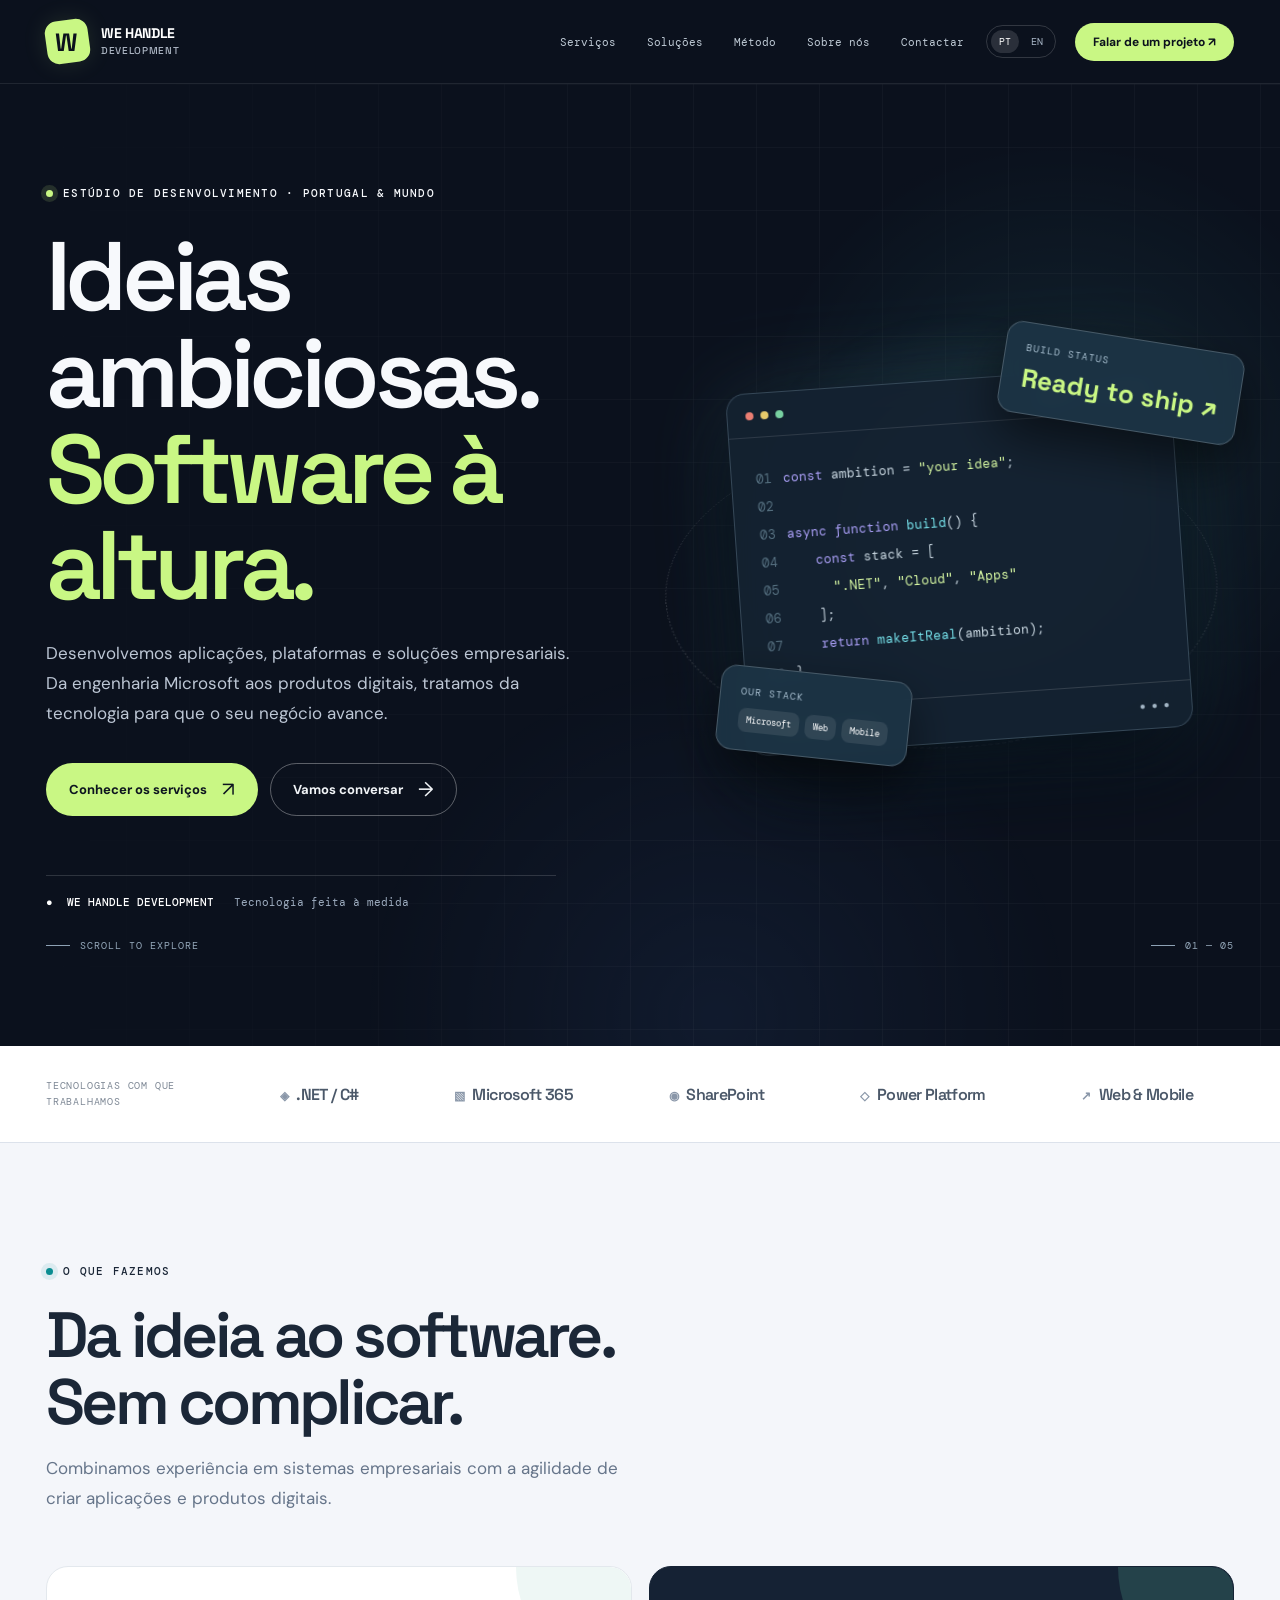
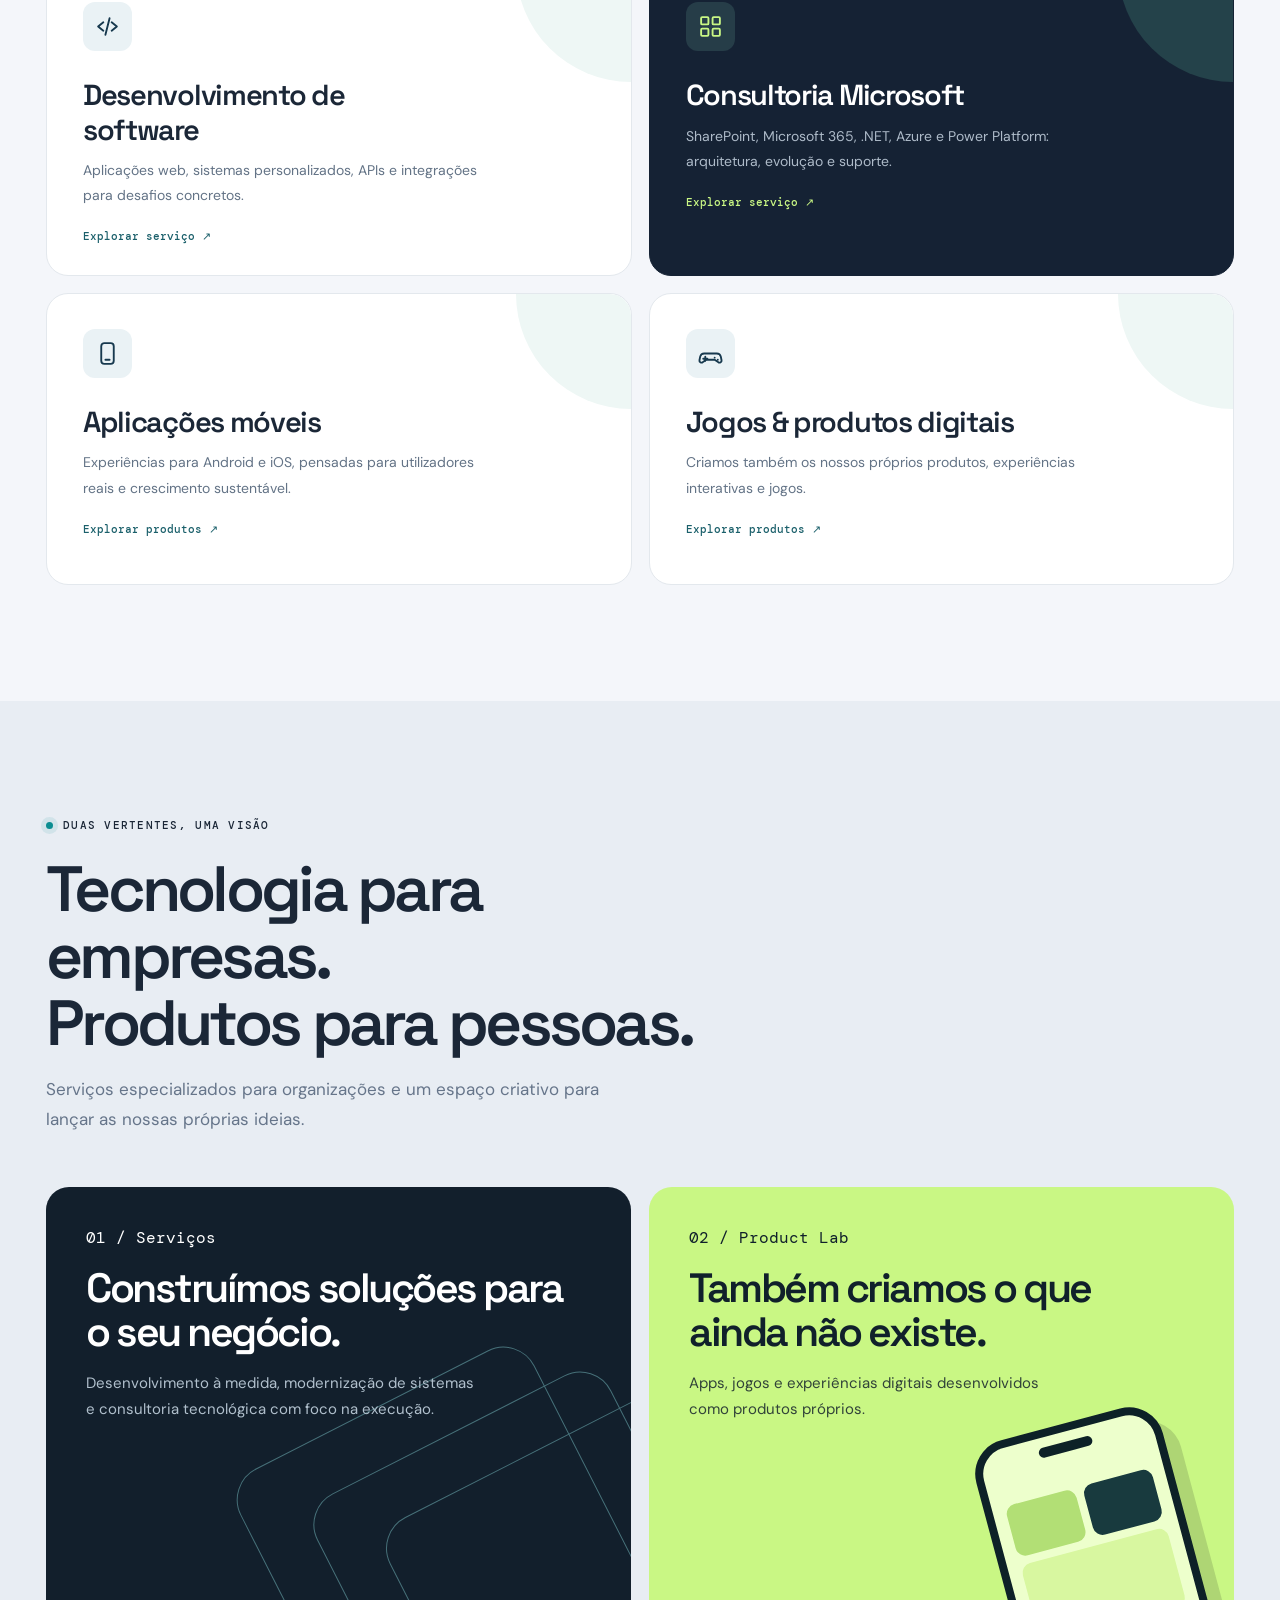
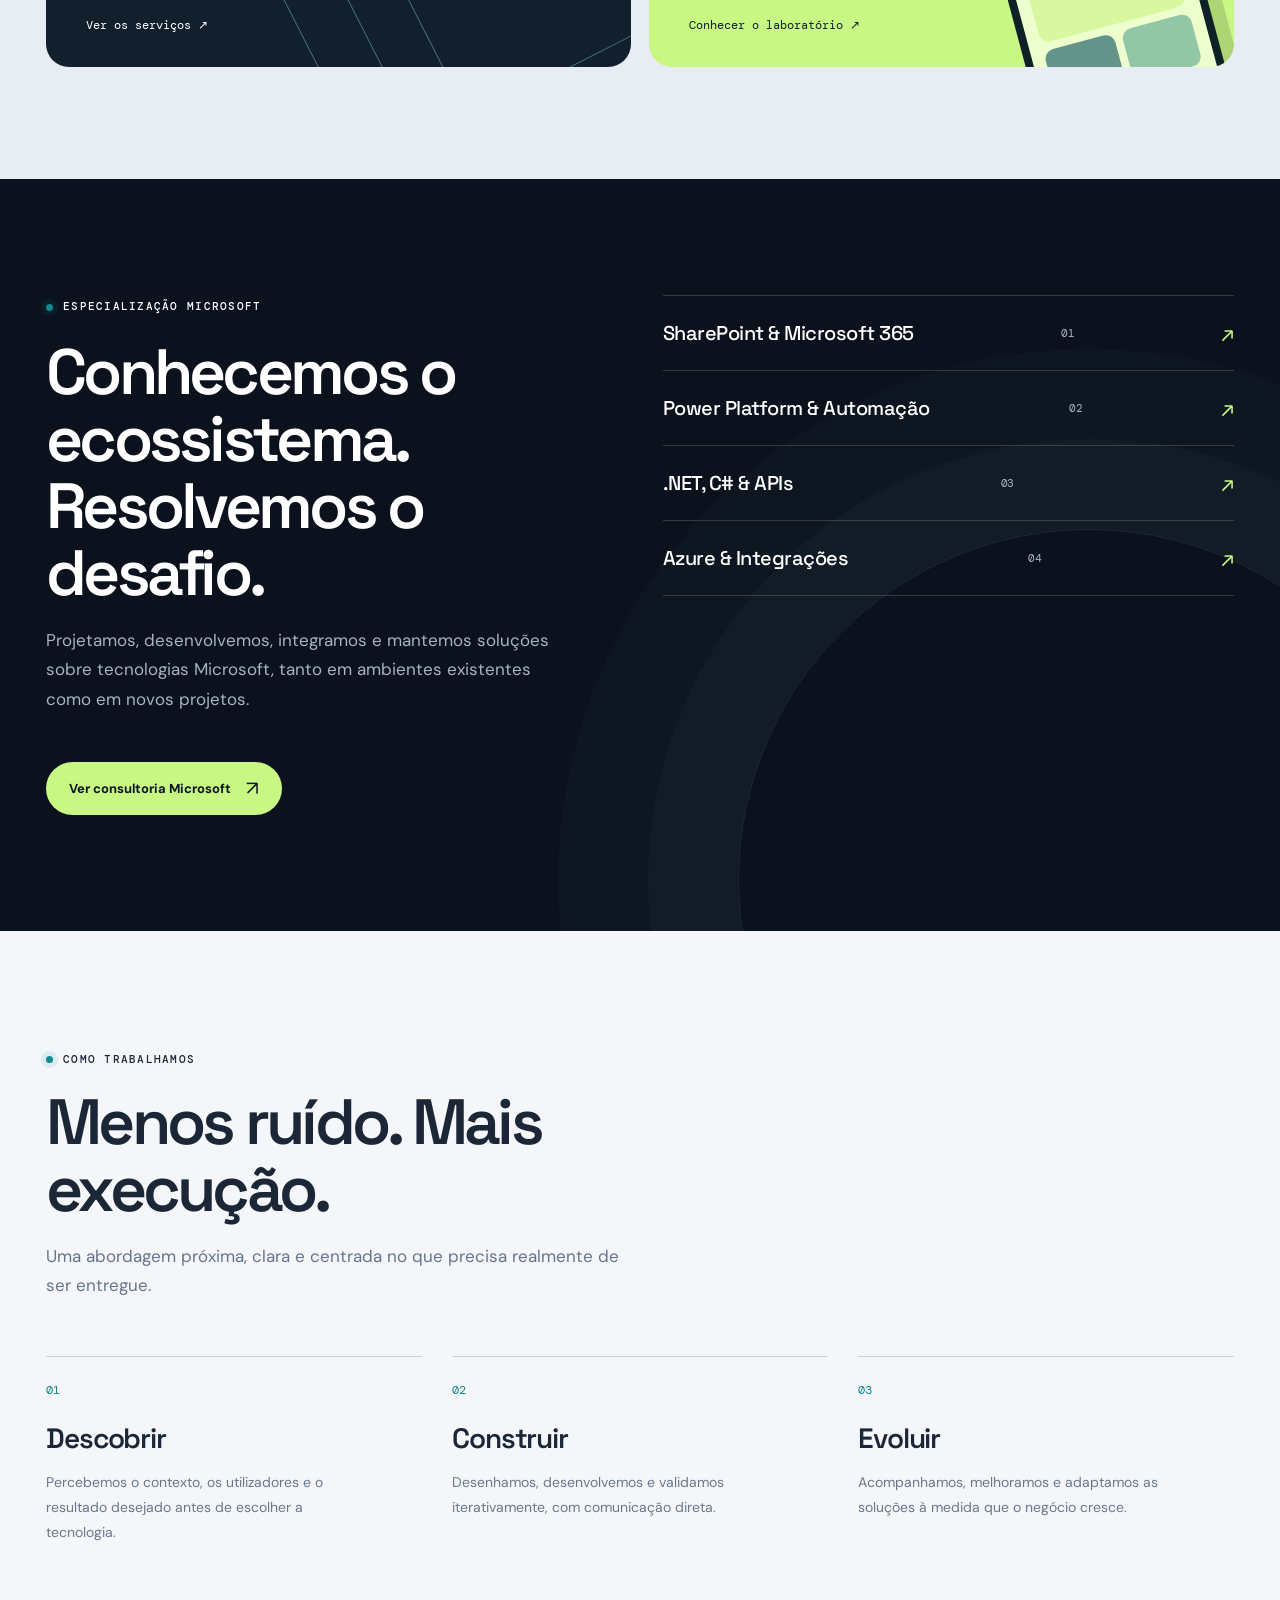
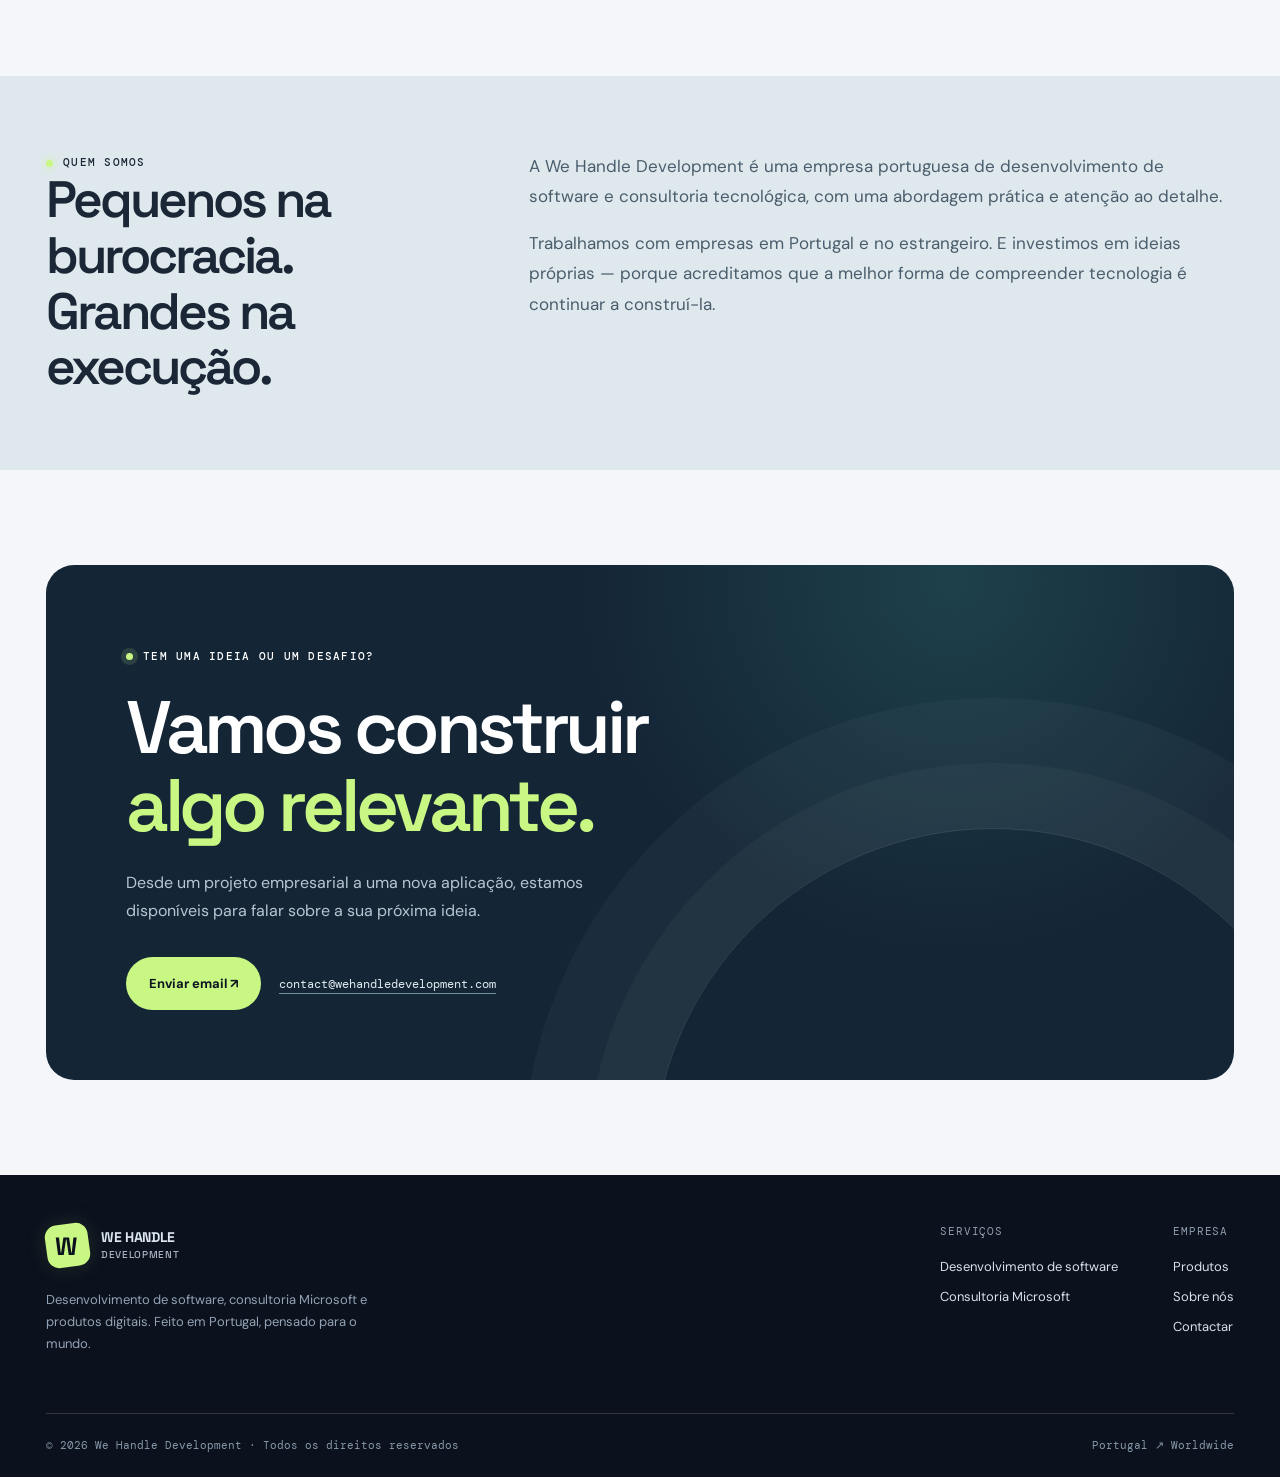
==== commit 7cc865cd: "Add working business email link to contact section" ====
--- a/index.html
+++ b/index.html
@@ -1 +1 @@
-<!doctype html><html lang="pt-PT"><head><meta charset="utf-8"><meta name="viewport" content="width=device-width,initial-scale=1"><meta name="theme-color" content="#0b111d"><meta name="description" content="Desenvolvimento de software à medida, consultoria Microsoft, SharePoint, .NET, Power Platform, aplicações móveis e produtos digitais. Em Portugal e internacionalmente."><meta name="robots" content="index,follow"><title>We Handle Development | Desenvolvimento de Software e Consultoria Microsoft</title><link rel="canonical" href="https://wehandledevelopment.com/"><link rel="alternate" hreflang="pt-PT" href="https://wehandledevelopment.com/"><link rel="alternate" hreflang="en" href="https://wehandledevelopment.com/en/"><link rel="icon" type="image/svg+xml" href="assets/img/favicon.svg"><link rel="stylesheet" href="assets/css/site.css"><script type="application/ld+json">{"@context": "https://schema.org", "@type": "Organization", "name": "We Handle Development", "description": "Desenvolvimento de software, consultoria Microsoft e produtos digitais. Feito em Portugal, pensado para o mundo.", "areaServed": ["Portugal", "International"], "knowsAbout": ["Software development", "Microsoft 365", "SharePoint", ".NET", "Power Platform", "Mobile apps"]}</script><script defer src="assets/js/site.js"></script></head><body><a class="skip-link" href="#main">Saltar para conteúdo</a><header class="topbar"><div class="wrap"><a class="logo" href="index.html" aria-label="We Handle Development home"><span class="logo-symbol"><b>W</b></span><span class="logo-text"><span>WE HANDLE</span><span>DEVELOPMENT</span></span></a><nav class="nav" id="primary-nav" data-nav aria-label="Main navigation"><a class="nav-link" href="index.html#services">Serviços</a><a class="nav-link" href="index.html#work">Soluções</a><a class="nav-link" href="index.html#approach">Método</a><a class="nav-link" href="index.html#about">Sobre nós</a><a class="nav-link" href="index.html#contact">Contactar</a></nav><div class="nav-actions"><div class="language" aria-label="Idioma"><a href="index.html" lang="pt" hreflang="pt-PT" class="current" aria-current="page">PT</a><a href="en/index.html" lang="en" hreflang="en" >EN</a></div><a class="nav-cta" href="index.html#contact">Falar de um projeto ↗</a><button type="button" class="menu-toggle" data-menu-toggle aria-controls="primary-nav" aria-expanded="false" aria-label="Open navigation"><svg width="20" height="20" viewBox="0 0 24 24" fill="none" stroke="currentColor" stroke-width="2"><path d="M4 7h16M4 12h16M4 17h16"/></svg></button></div></div></header><main id="main"><section class="hero"><div class="wrap"><div class="hero-grid"><div class="hero-copy" data-reveal><span class="eyebrow">Estúdio de desenvolvimento · Portugal &amp; mundo</span><h1 class="display">Ideias ambiciosas.<em>Software à altura.</em></h1><p class="hero-subtitle">Desenvolvemos aplicações, plataformas e soluções empresariais. Da engenharia Microsoft aos produtos digitais, tratamos da tecnologia para que o seu negócio avance.</p><div class="hero-actions"><a class="btn btn-primary" href="#services">Conhecer os serviços <span class="arrow-icon">↗</span></a><a class="btn btn-ghost" href="#contact">Vamos conversar <span class="arrow-icon">→</span></a></div><div class="hero-note"><strong>● &nbsp;WE HANDLE DEVELOPMENT</strong><span>Tecnologia feita à medida</span></div></div><div class="orbit-art" aria-hidden="true"><div class="orb-ring"></div><div class="orb-ring two"></div><div class="code-panel"><div class="window-top"><i></i><i></i><i></i><span>build / in progress</span></div><div class="code-lines"><div><span class="line-num">01</span><span class="keyword">const</span> ambition = <span class="str">"your idea"</span>;</div><div><span class="line-num">02</span></div><div><span class="line-num">03</span><span class="keyword">async function</span> <span class="fn">build</span>() &#123;</div><div><span class="line-num">04</span><span class="indent"><span class="keyword">const</span> stack = [</span></div><div><span class="line-num">05</span><span class="indent">&nbsp;&nbsp;<span class="str">".NET"</span>, <span class="str">"Cloud"</span>, <span class="str">"Apps"</span></span></div><div><span class="line-num">06</span><span class="indent">];</span></div><div><span class="line-num">07</span><span class="indent"><span class="keyword">return</span> <span class="fn">makeItReal</span>(ambition);</span></div><div><span class="line-num">08</span>&#125;</div></div><div class="window-bottom"><span>Build successful</span><span>● ● ●</span></div></div><div class="floating top"><div class="float-title">BUILD STATUS</div><div class="float-number">Ready to ship ↗</div></div><div class="floating bottom"><div class="float-title">OUR STACK</div><div class="float-pills"><span>Microsoft</span><span>Web</span><span>Mobile</span></div></div></div></div><div class="scroll-hint"><span>SCROLL TO EXPLORE</span><span>01 — 05</span></div></div></section><div class="ticker"><div class="wrap"><span class="ticker-label">Tecnologias com que trabalhamos</span><div class="ticker-items"><span class="ticker-item"><small>◈</small>.NET / C#</span><span class="ticker-item"><small>▧</small>Microsoft 365</span><span class="ticker-item"><small>◉</small>SharePoint</span><span class="ticker-item"><small>◇</small>Power Platform</span><span class="ticker-item"><small>↗</small>Web & Mobile</span></div></div></div><section class="section light" id="services"><div class="wrap"><div class="section-heading" data-reveal><span class="eyebrow">O que fazemos</span><h2 class="display">Da ideia ao software.<br>Sem complicar.</h2><p>Combinamos experiência em sistemas empresariais com a agilidade de criar aplicações e produtos digitais.</p></div><div class="services-grid"><a class="service-card " data-reveal href="servicos/desenvolvimento-software/index.html"><div class="service-icon"><svg viewBox="0 0 24 24" aria-hidden="true"><polyline points="8 8 3 12 8 16"/><polyline points="16 8 21 12 16 16"/><line x1="14" y1="4" x2="10" y2="20"/></svg></div><h3>Desenvolvimento de software</h3><p>Aplicações web, sistemas personalizados, APIs e integrações para desafios concretos.</p><span class="service-more">Explorar serviço ↗</span></a><a class="service-card feature" data-reveal href="servicos/consultoria-microsoft/index.html"><div class="service-icon"><svg viewBox="0 0 24 24" aria-hidden="true"><rect x="3" y="3" width="7" height="7" rx="1"/><rect x="14" y="3" width="7" height="7" rx="1"/><rect x="3" y="14" width="7" height="7" rx="1"/><rect x="14" y="14" width="7" height="7" rx="1"/></svg></div><h3>Consultoria Microsoft</h3><p>SharePoint, Microsoft 365, .NET, Azure e Power Platform: arquitetura, evolução e suporte.</p><span class="service-more">Explorar serviço ↗</span></a><a class="service-card " data-reveal href="produtos/index.html"><div class="service-icon"><svg viewBox="0 0 24 24" aria-hidden="true"><rect x="6" y="2" width="12" height="20" rx="3"/><line x1="10" y1="18" x2="14" y2="18"/></svg></div><h3>Aplicações móveis</h3><p>Experiências para Android e iOS, pensadas para utilizadores reais e crescimento sustentável.</p><span class="service-more">Explorar produtos ↗</span></a><a class="service-card " data-reveal href="produtos/index.html"><div class="service-icon"><svg viewBox="0 0 24 24" aria-hidden="true"><path d="M6 12h12a4 4 0 0 1 3.9 3l.7 3.5a2 2 0 0 1-3 2L16 18H8l-3.6 2.5a2 2 0 0 1-3-2L2.1 15A4 4 0 0 1 6 12Z"/><path d="M7 15v4M5 17h4M16 16h.01M19 18h.01"/></svg></div><h3>Jogos &amp; produtos digitais</h3><p>Criamos também os nossos próprios produtos, experiências interativas e jogos.</p><span class="service-more">Explorar produtos ↗</span></a></div></div></section><section class="split-section" id="work"><div class="wrap"><div class="section-heading" data-reveal><span class="eyebrow">Duas vertentes, uma visão</span><h2 class="display">Tecnologia para empresas.<br>Produtos para pessoas.</h2><p>Serviços especializados para organizações e um espaço criativo para lançar as nossas próprias ideias.</p></div><div class="split-grid"><div class="split-card consult" data-reveal><span class="small-label">01 / Serviços</span><h3>Construímos soluções para o seu negócio.</h3><p>Desenvolvimento à medida, modernização de sistemas e consultoria tecnológica com foco na execução.</p><div class="diagram-lines" aria-hidden="true"></div><a class="card-action" href="servicos/desenvolvimento-software/index.html">Ver os serviços ↗</a></div><div class="split-card product" data-reveal><span class="small-label">02 / Product Lab</span><h3>Também criamos o que ainda não existe.</h3><p>Apps, jogos e experiências digitais desenvolvidos como produtos próprios.</p><div class="phone-mock" aria-hidden="true"><div class="phone-ui"><div></div><div></div><div></div><div></div><div></div></div></div><a class="card-action" href="produtos/index.html">Conhecer o laboratório ↗</a></div></div></div></section><section class="section microsoft"><div class="wrap"><div class="ms-grid"><div class="section-heading" data-reveal><span class="eyebrow">Especialização Microsoft</span><h2 class="display">Conhecemos o ecossistema. Resolvemos o desafio.</h2><p>Projetamos, desenvolvemos, integramos e mantemos soluções sobre tecnologias Microsoft, tanto em ambientes existentes como em novos projetos.</p><a class="btn btn-primary ms-button" href="servicos/consultoria-microsoft/index.html">Ver consultoria Microsoft <span class="arrow-icon">↗</span></a></div><div class="ms-stacks" data-reveal><div class="ms-stack"><div>SharePoint &amp; Microsoft 365</div><span>01</span></div><div class="ms-stack"><div>Power Platform &amp; Automação</div><span>02</span></div><div class="ms-stack"><div>.NET, C# &amp; APIs</div><span>03</span></div><div class="ms-stack"><div>Azure &amp; Integrações</div><span>04</span></div></div></div></div></section><section class="section light" id="approach"><div class="wrap"><div class="section-heading" data-reveal><span class="eyebrow">Como trabalhamos</span><h2 class="display">Menos ruído. Mais execução.</h2><p>Uma abordagem próxima, clara e centrada no que precisa realmente de ser entregue.</p></div><div class="process-grid"><div class="process-item" data-reveal><div class="num">01</div><h3>Descobrir</h3><p>Percebemos o contexto, os utilizadores e o resultado desejado antes de escolher a tecnologia.</p></div><div class="process-item" data-reveal><div class="num">02</div><h3>Construir</h3><p>Desenhamos, desenvolvemos e validamos iterativamente, com comunicação direta.</p></div><div class="process-item" data-reveal><div class="num">03</div><h3>Evoluir</h3><p>Acompanhamos, melhoramos e adaptamos as soluções à medida que o negócio cresce.</p></div></div></div></section><section class="about-band" id="about"><div class="wrap"><div class="about-grid"><div data-reveal><span class="eyebrow">Quem somos</span><h2 class="display">Pequenos na burocracia.<br>Grandes na execução.</h2></div><div data-reveal><p>A We Handle Development é uma empresa portuguesa de desenvolvimento de software e consultoria tecnológica, com uma abordagem prática e atenção ao detalhe.</p><p>Trabalhamos com empresas em Portugal e no estrangeiro. E investimos em ideias próprias — porque acreditamos que a melhor forma de compreender tecnologia é continuar a construí-la.</p></div></div></div></section><section class="contact-section" id="contact"><div class="wrap"><div class="contact-panel" data-reveal><span class="eyebrow">Tem uma ideia ou um desafio?</span><h2 class="display">Vamos construir<br><em>algo relevante.</em></h2><p>Desde um projeto empresarial a uma nova aplicação, estamos disponíveis para falar sobre a sua próxima ideia.</p><div class="contact-actions"><span class="email-link">Contacto profissional em preparação</span></div></div></div></section></main><footer><div class="wrap"><div class="footer-top"><div><a class="logo" href="index.html" aria-label="We Handle Development"><span class="logo-symbol"><b>W</b></span><span class="logo-text"><span>WE HANDLE</span><span>DEVELOPMENT</span></span></a><p>Desenvolvimento de software, consultoria Microsoft e produtos digitais. Feito em Portugal, pensado para o mundo.</p></div><div class="footer-links"><div><strong>Serviços</strong><a href="servicos/desenvolvimento-software/index.html">Desenvolvimento de software</a><a href="servicos/consultoria-microsoft/index.html">Consultoria Microsoft</a></div><div><strong>Empresa</strong><a href="produtos/index.html">Produtos</a><a href="index.html#about">Sobre nós</a><a href="index.html#contact">Contactar</a></div></div></div><div class="footer-bottom"><span>© <span data-current-year>2026</span> We Handle Development · Todos os direitos reservados</span><span>Portugal ↗ Worldwide</span></div></div></footer></body></html>+<!doctype html><html lang="pt-PT"><head><meta charset="utf-8"><meta name="viewport" content="width=device-width,initial-scale=1"><meta name="theme-color" content="#0b111d"><meta name="description" content="Desenvolvimento de software à medida, consultoria Microsoft, SharePoint, .NET, Power Platform, aplicações móveis e produtos digitais. Em Portugal e internacionalmente."><meta name="robots" content="index,follow"><title>We Handle Development | Desenvolvimento de Software e Consultoria Microsoft</title><link rel="canonical" href="https://wehandledevelopment.com/"><link rel="alternate" hreflang="pt-PT" href="https://wehandledevelopment.com/"><link rel="alternate" hreflang="en" href="https://wehandledevelopment.com/en/"><link rel="icon" type="image/svg+xml" href="assets/img/favicon.svg"><link rel="stylesheet" href="assets/css/site.css"><script type="application/ld+json">{"@context": "https://schema.org", "@type": "Organization", "name": "We Handle Development", "description": "Desenvolvimento de software, consultoria Microsoft e produtos digitais. Feito em Portugal, pensado para o mundo.", "areaServed": ["Portugal", "International"], "knowsAbout": ["Software development", "Microsoft 365", "SharePoint", ".NET", "Power Platform", "Mobile apps"]}</script><script defer src="assets/js/site.js"></script></head><body><a class="skip-link" href="#main">Saltar para conteúdo</a><header class="topbar"><div class="wrap"><a class="logo" href="index.html" aria-label="We Handle Development home"><span class="logo-symbol"><b>W</b></span><span class="logo-text"><span>WE HANDLE</span><span>DEVELOPMENT</span></span></a><nav class="nav" id="primary-nav" data-nav aria-label="Main navigation"><a class="nav-link" href="index.html#services">Serviços</a><a class="nav-link" href="index.html#work">Soluções</a><a class="nav-link" href="index.html#approach">Método</a><a class="nav-link" href="index.html#about">Sobre nós</a><a class="nav-link" href="index.html#contact">Contactar</a></nav><div class="nav-actions"><div class="language" aria-label="Idioma"><a href="index.html" lang="pt" hreflang="pt-PT" class="current" aria-current="page">PT</a><a href="en/index.html" lang="en" hreflang="en" >EN</a></div><a class="nav-cta" href="index.html#contact">Falar de um projeto ↗</a><button type="button" class="menu-toggle" data-menu-toggle aria-controls="primary-nav" aria-expanded="false" aria-label="Open navigation"><svg width="20" height="20" viewBox="0 0 24 24" fill="none" stroke="currentColor" stroke-width="2"><path d="M4 7h16M4 12h16M4 17h16"/></svg></button></div></div></header><main id="main"><section class="hero"><div class="wrap"><div class="hero-grid"><div class="hero-copy" data-reveal><span class="eyebrow">Estúdio de desenvolvimento · Portugal &amp; mundo</span><h1 class="display">Ideias ambiciosas.<em>Software à altura.</em></h1><p class="hero-subtitle">Desenvolvemos aplicações, plataformas e soluções empresariais. Da engenharia Microsoft aos produtos digitais, tratamos da tecnologia para que o seu negócio avance.</p><div class="hero-actions"><a class="btn btn-primary" href="#services">Conhecer os serviços <span class="arrow-icon">↗</span></a><a class="btn btn-ghost" href="#contact">Vamos conversar <span class="arrow-icon">→</span></a></div><div class="hero-note"><strong>● &nbsp;WE HANDLE DEVELOPMENT</strong><span>Tecnologia feita à medida</span></div></div><div class="orbit-art" aria-hidden="true"><div class="orb-ring"></div><div class="orb-ring two"></div><div class="code-panel"><div class="window-top"><i></i><i></i><i></i><span>build / in progress</span></div><div class="code-lines"><div><span class="line-num">01</span><span class="keyword">const</span> ambition = <span class="str">"your idea"</span>;</div><div><span class="line-num">02</span></div><div><span class="line-num">03</span><span class="keyword">async function</span> <span class="fn">build</span>() &#123;</div><div><span class="line-num">04</span><span class="indent"><span class="keyword">const</span> stack = [</span></div><div><span class="line-num">05</span><span class="indent">&nbsp;&nbsp;<span class="str">".NET"</span>, <span class="str">"Cloud"</span>, <span class="str">"Apps"</span></span></div><div><span class="line-num">06</span><span class="indent">];</span></div><div><span class="line-num">07</span><span class="indent"><span class="keyword">return</span> <span class="fn">makeItReal</span>(ambition);</span></div><div><span class="line-num">08</span>&#125;</div></div><div class="window-bottom"><span>Build successful</span><span>● ● ●</span></div></div><div class="floating top"><div class="float-title">BUILD STATUS</div><div class="float-number">Ready to ship ↗</div></div><div class="floating bottom"><div class="float-title">OUR STACK</div><div class="float-pills"><span>Microsoft</span><span>Web</span><span>Mobile</span></div></div></div></div><div class="scroll-hint"><span>SCROLL TO EXPLORE</span><span>01 — 05</span></div></div></section><div class="ticker"><div class="wrap"><span class="ticker-label">Tecnologias com que trabalhamos</span><div class="ticker-items"><span class="ticker-item"><small>◈</small>.NET / C#</span><span class="ticker-item"><small>▧</small>Microsoft 365</span><span class="ticker-item"><small>◉</small>SharePoint</span><span class="ticker-item"><small>◇</small>Power Platform</span><span class="ticker-item"><small>↗</small>Web & Mobile</span></div></div></div><section class="section light" id="services"><div class="wrap"><div class="section-heading" data-reveal><span class="eyebrow">O que fazemos</span><h2 class="display">Da ideia ao software.<br>Sem complicar.</h2><p>Combinamos experiência em sistemas empresariais com a agilidade de criar aplicações e produtos digitais.</p></div><div class="services-grid"><a class="service-card " data-reveal href="servicos/desenvolvimento-software/index.html"><div class="service-icon"><svg viewBox="0 0 24 24" aria-hidden="true"><polyline points="8 8 3 12 8 16"/><polyline points="16 8 21 12 16 16"/><line x1="14" y1="4" x2="10" y2="20"/></svg></div><h3>Desenvolvimento de software</h3><p>Aplicações web, sistemas personalizados, APIs e integrações para desafios concretos.</p><span class="service-more">Explorar serviço ↗</span></a><a class="service-card feature" data-reveal href="servicos/consultoria-microsoft/index.html"><div class="service-icon"><svg viewBox="0 0 24 24" aria-hidden="true"><rect x="3" y="3" width="7" height="7" rx="1"/><rect x="14" y="3" width="7" height="7" rx="1"/><rect x="3" y="14" width="7" height="7" rx="1"/><rect x="14" y="14" width="7" height="7" rx="1"/></svg></div><h3>Consultoria Microsoft</h3><p>SharePoint, Microsoft 365, .NET, Azure e Power Platform: arquitetura, evolução e suporte.</p><span class="service-more">Explorar serviço ↗</span></a><a class="service-card " data-reveal href="produtos/index.html"><div class="service-icon"><svg viewBox="0 0 24 24" aria-hidden="true"><rect x="6" y="2" width="12" height="20" rx="3"/><line x1="10" y1="18" x2="14" y2="18"/></svg></div><h3>Aplicações móveis</h3><p>Experiências para Android e iOS, pensadas para utilizadores reais e crescimento sustentável.</p><span class="service-more">Explorar produtos ↗</span></a><a class="service-card " data-reveal href="produtos/index.html"><div class="service-icon"><svg viewBox="0 0 24 24" aria-hidden="true"><path d="M6 12h12a4 4 0 0 1 3.9 3l.7 3.5a2 2 0 0 1-3 2L16 18H8l-3.6 2.5a2 2 0 0 1-3-2L2.1 15A4 4 0 0 1 6 12Z"/><path d="M7 15v4M5 17h4M16 16h.01M19 18h.01"/></svg></div><h3>Jogos &amp; produtos digitais</h3><p>Criamos também os nossos próprios produtos, experiências interativas e jogos.</p><span class="service-more">Explorar produtos ↗</span></a></div></div></section><section class="split-section" id="work"><div class="wrap"><div class="section-heading" data-reveal><span class="eyebrow">Duas vertentes, uma visão</span><h2 class="display">Tecnologia para empresas.<br>Produtos para pessoas.</h2><p>Serviços especializados para organizações e um espaço criativo para lançar as nossas próprias ideias.</p></div><div class="split-grid"><div class="split-card consult" data-reveal><span class="small-label">01 / Serviços</span><h3>Construímos soluções para o seu negócio.</h3><p>Desenvolvimento à medida, modernização de sistemas e consultoria tecnológica com foco na execução.</p><div class="diagram-lines" aria-hidden="true"></div><a class="card-action" href="servicos/desenvolvimento-software/index.html">Ver os serviços ↗</a></div><div class="split-card product" data-reveal><span class="small-label">02 / Product Lab</span><h3>Também criamos o que ainda não existe.</h3><p>Apps, jogos e experiências digitais desenvolvidos como produtos próprios.</p><div class="phone-mock" aria-hidden="true"><div class="phone-ui"><div></div><div></div><div></div><div></div><div></div></div></div><a class="card-action" href="produtos/index.html">Conhecer o laboratório ↗</a></div></div></div></section><section class="section microsoft"><div class="wrap"><div class="ms-grid"><div class="section-heading" data-reveal><span class="eyebrow">Especialização Microsoft</span><h2 class="display">Conhecemos o ecossistema. Resolvemos o desafio.</h2><p>Projetamos, desenvolvemos, integramos e mantemos soluções sobre tecnologias Microsoft, tanto em ambientes existentes como em novos projetos.</p><a class="btn btn-primary ms-button" href="servicos/consultoria-microsoft/index.html">Ver consultoria Microsoft <span class="arrow-icon">↗</span></a></div><div class="ms-stacks" data-reveal><div class="ms-stack"><div>SharePoint &amp; Microsoft 365</div><span>01</span></div><div class="ms-stack"><div>Power Platform &amp; Automação</div><span>02</span></div><div class="ms-stack"><div>.NET, C# &amp; APIs</div><span>03</span></div><div class="ms-stack"><div>Azure &amp; Integrações</div><span>04</span></div></div></div></div></section><section class="section light" id="approach"><div class="wrap"><div class="section-heading" data-reveal><span class="eyebrow">Como trabalhamos</span><h2 class="display">Menos ruído. Mais execução.</h2><p>Uma abordagem próxima, clara e centrada no que precisa realmente de ser entregue.</p></div><div class="process-grid"><div class="process-item" data-reveal><div class="num">01</div><h3>Descobrir</h3><p>Percebemos o contexto, os utilizadores e o resultado desejado antes de escolher a tecnologia.</p></div><div class="process-item" data-reveal><div class="num">02</div><h3>Construir</h3><p>Desenhamos, desenvolvemos e validamos iterativamente, com comunicação direta.</p></div><div class="process-item" data-reveal><div class="num">03</div><h3>Evoluir</h3><p>Acompanhamos, melhoramos e adaptamos as soluções à medida que o negócio cresce.</p></div></div></div></section><section class="about-band" id="about"><div class="wrap"><div class="about-grid"><div data-reveal><span class="eyebrow">Quem somos</span><h2 class="display">Pequenos na burocracia.<br>Grandes na execução.</h2></div><div data-reveal><p>A We Handle Development é uma empresa portuguesa de desenvolvimento de software e consultoria tecnológica, com uma abordagem prática e atenção ao detalhe.</p><p>Trabalhamos com empresas em Portugal e no estrangeiro. E investimos em ideias próprias — porque acreditamos que a melhor forma de compreender tecnologia é continuar a construí-la.</p></div></div></div></section><section class="contact-section" id="contact"><div class="wrap"><div class="contact-panel" data-reveal><span class="eyebrow">Tem uma ideia ou um desafio?</span><h2 class="display">Vamos construir<br><em>algo relevante.</em></h2><p>Desde um projeto empresarial a uma nova aplicação, estamos disponíveis para falar sobre a sua próxima ideia.</p><div class="contact-actions"><a class="btn btn-primary" href="mailto:contact@wehandledevelopment.com">Enviar email ↗</a><a class="email-link" href="mailto:contact@wehandledevelopment.com">contact@wehandledevelopment.com</a></div></div></div></section></main><footer><div class="wrap"><div class="footer-top"><div><a class="logo" href="index.html" aria-label="We Handle Development"><span class="logo-symbol"><b>W</b></span><span class="logo-text"><span>WE HANDLE</span><span>DEVELOPMENT</span></span></a><p>Desenvolvimento de software, consultoria Microsoft e produtos digitais. Feito em Portugal, pensado para o mundo.</p></div><div class="footer-links"><div><strong>Serviços</strong><a href="servicos/desenvolvimento-software/index.html">Desenvolvimento de software</a><a href="servicos/consultoria-microsoft/index.html">Consultoria Microsoft</a></div><div><strong>Empresa</strong><a href="produtos/index.html">Produtos</a><a href="index.html#about">Sobre nós</a><a href="index.html#contact">Contactar</a></div></div></div><div class="footer-bottom"><span>© <span data-current-year>2026</span> We Handle Development · Todos os direitos reservados</span><span>Portugal ↗ Worldwide</span></div></div></footer></body></html>
